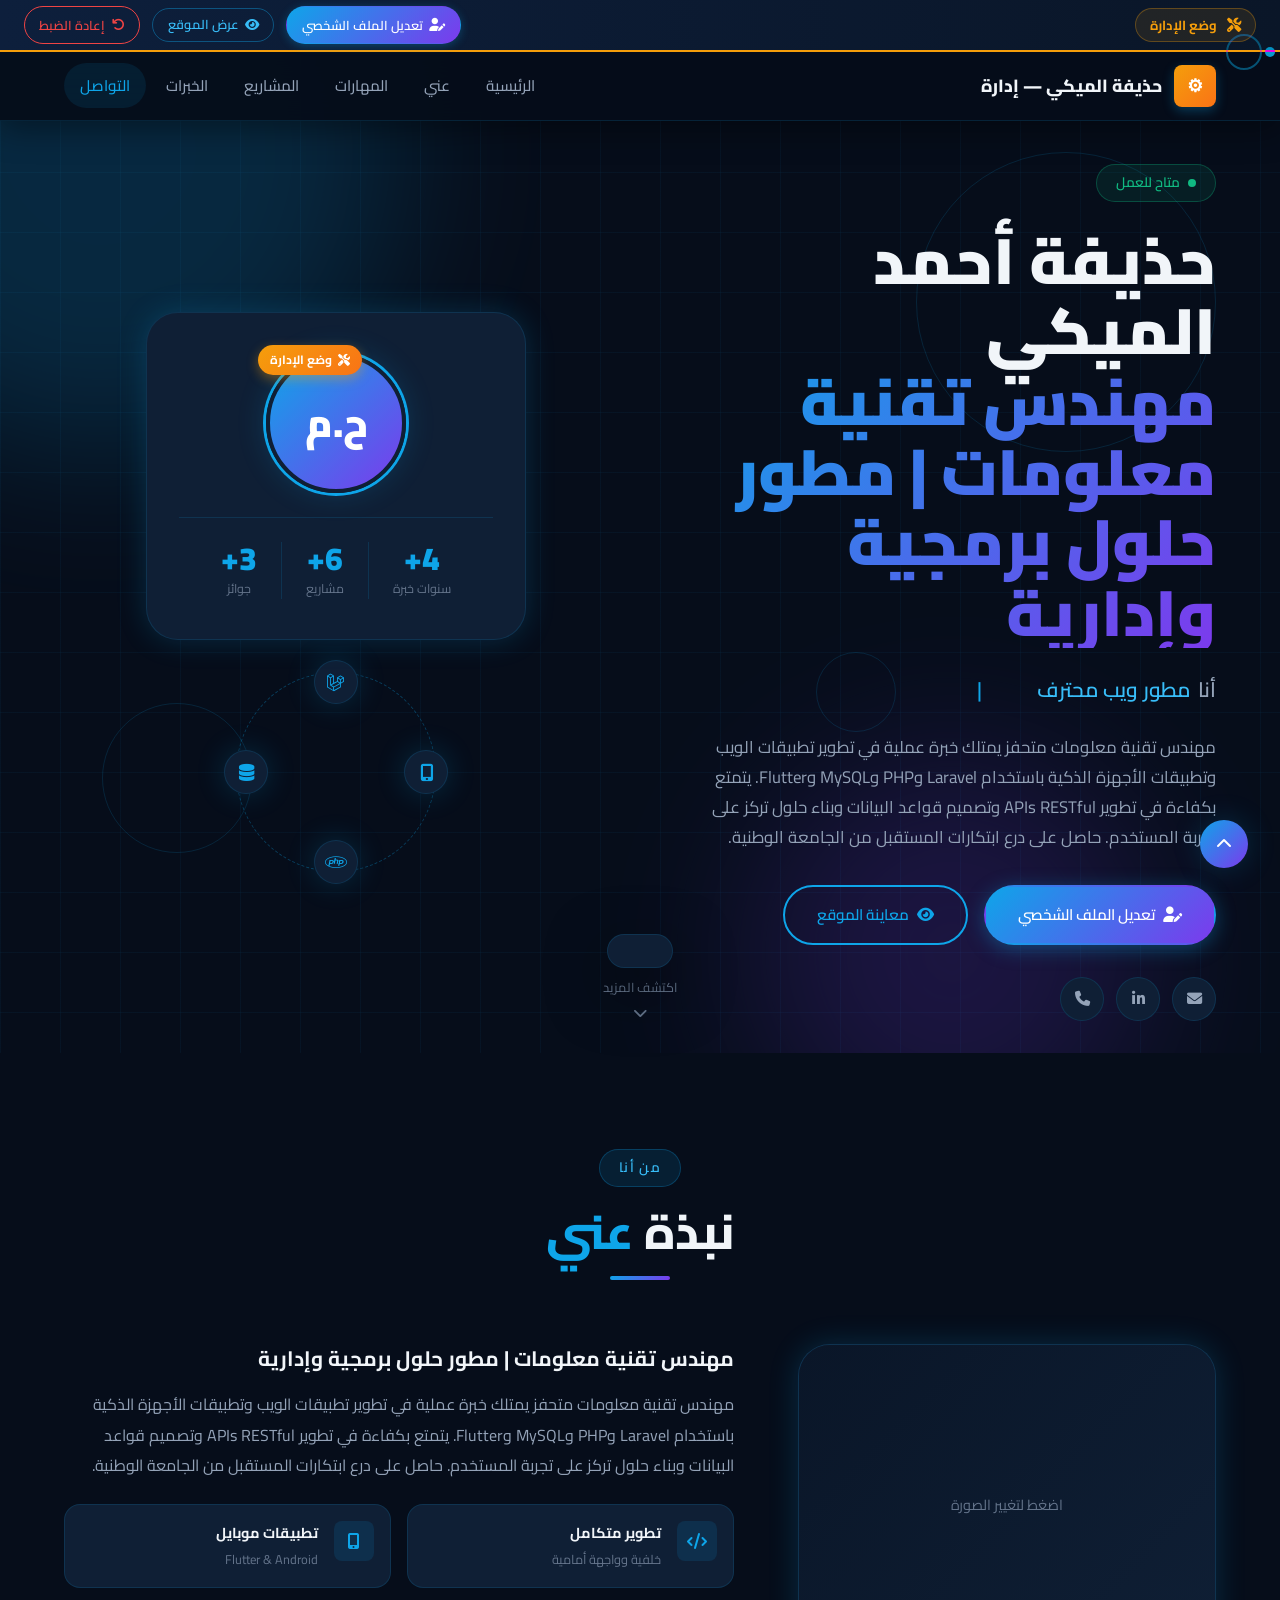
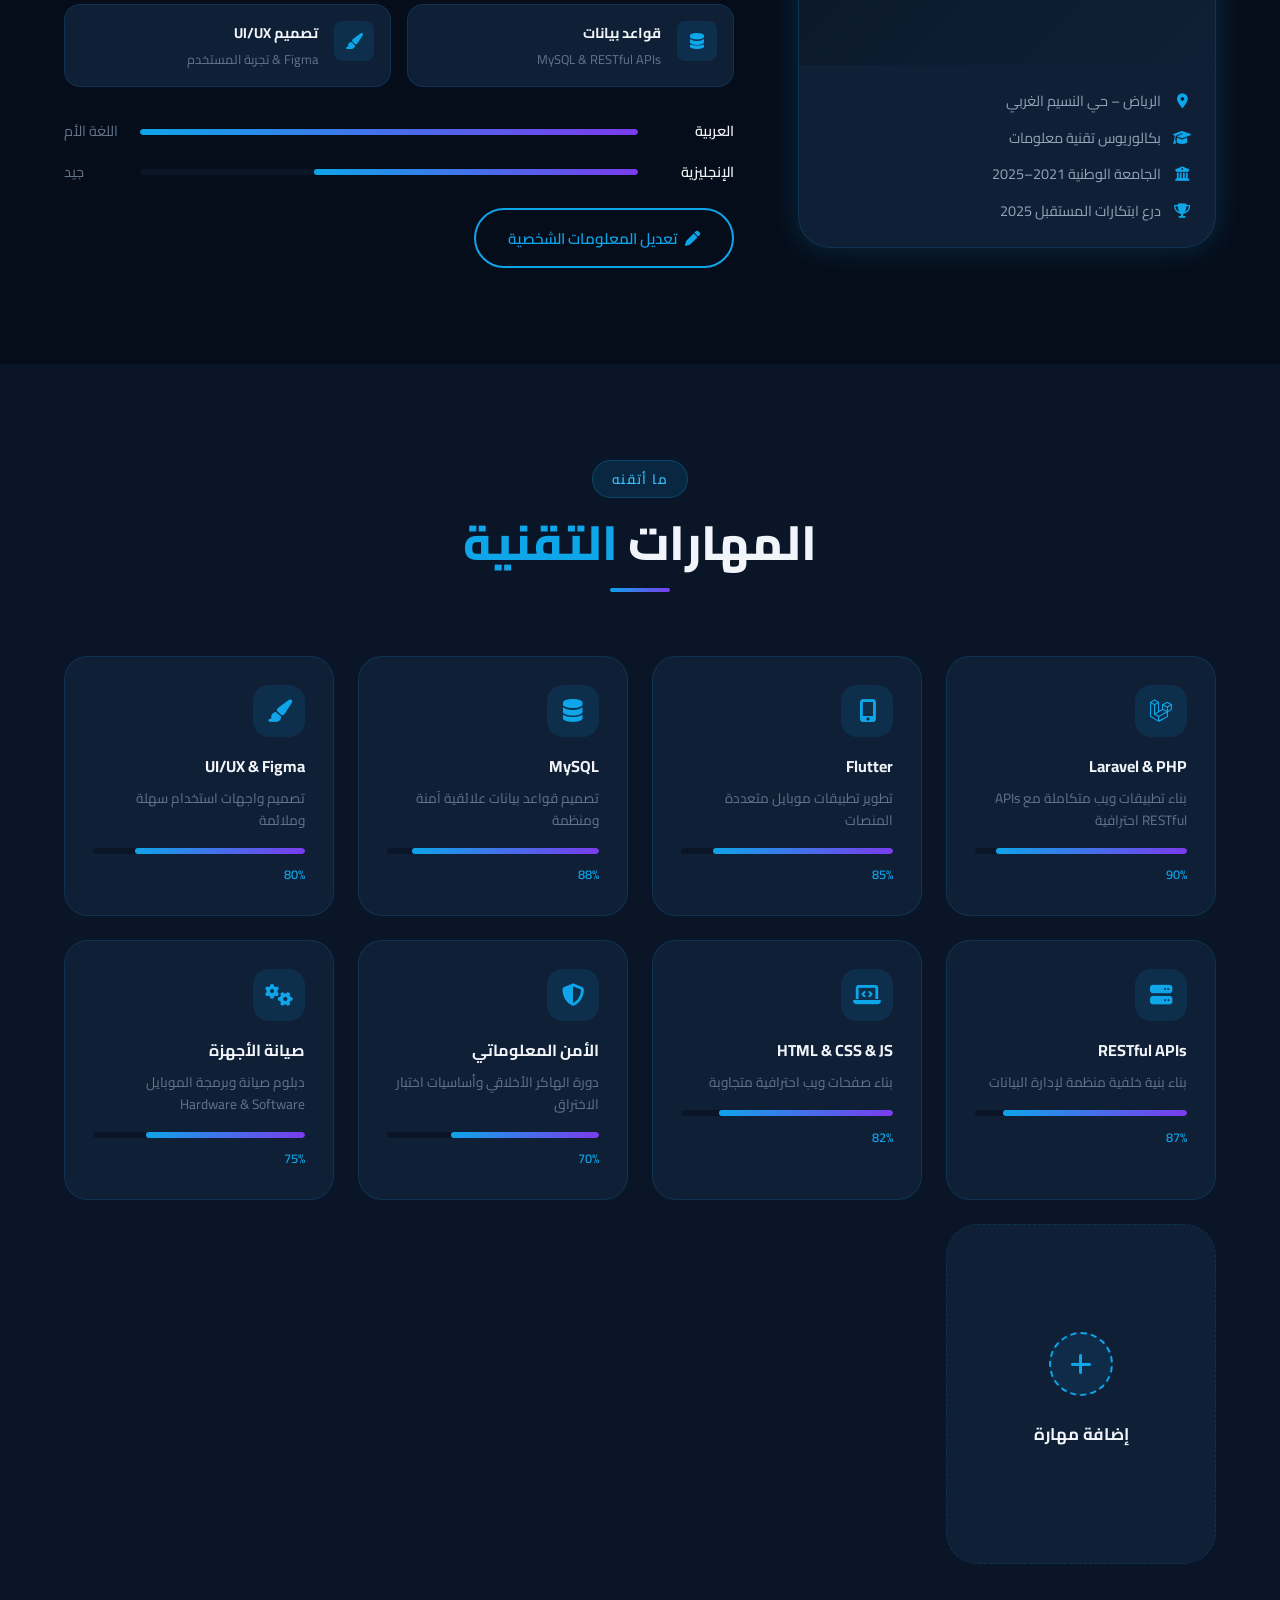
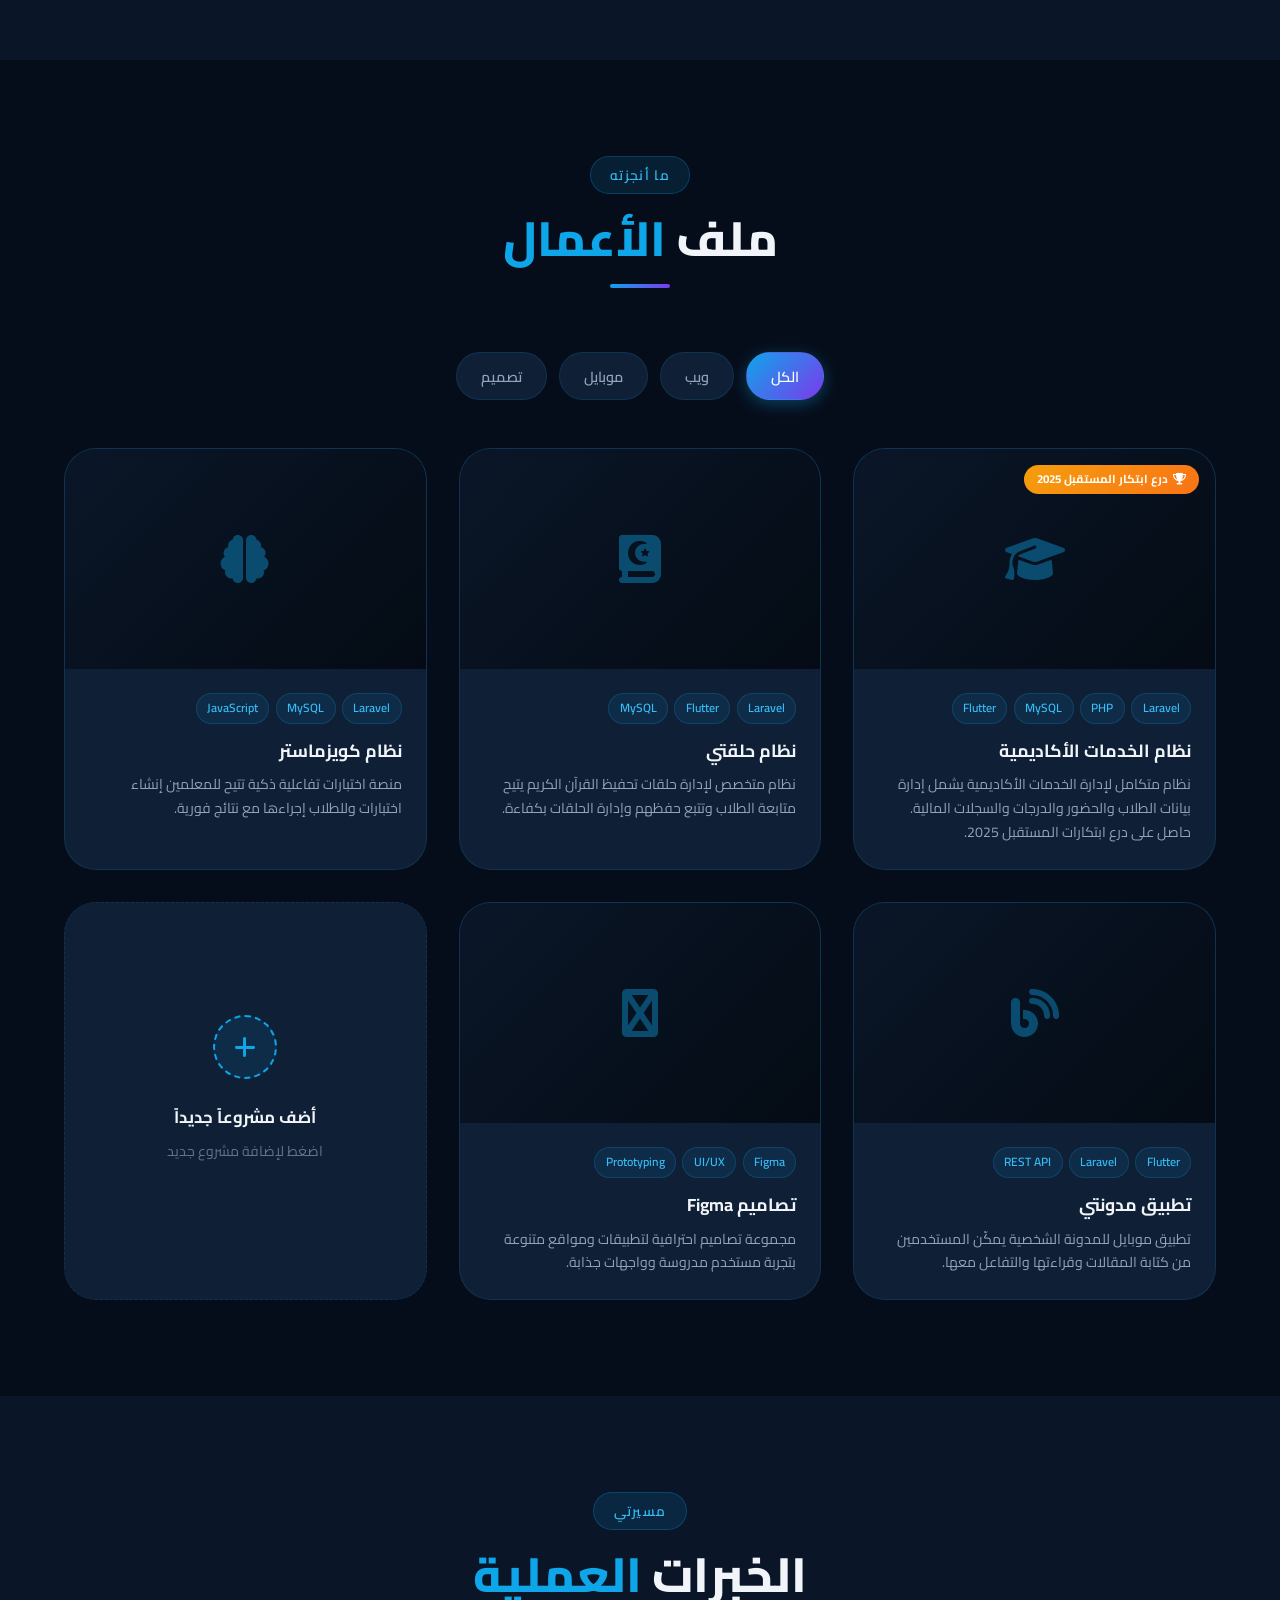
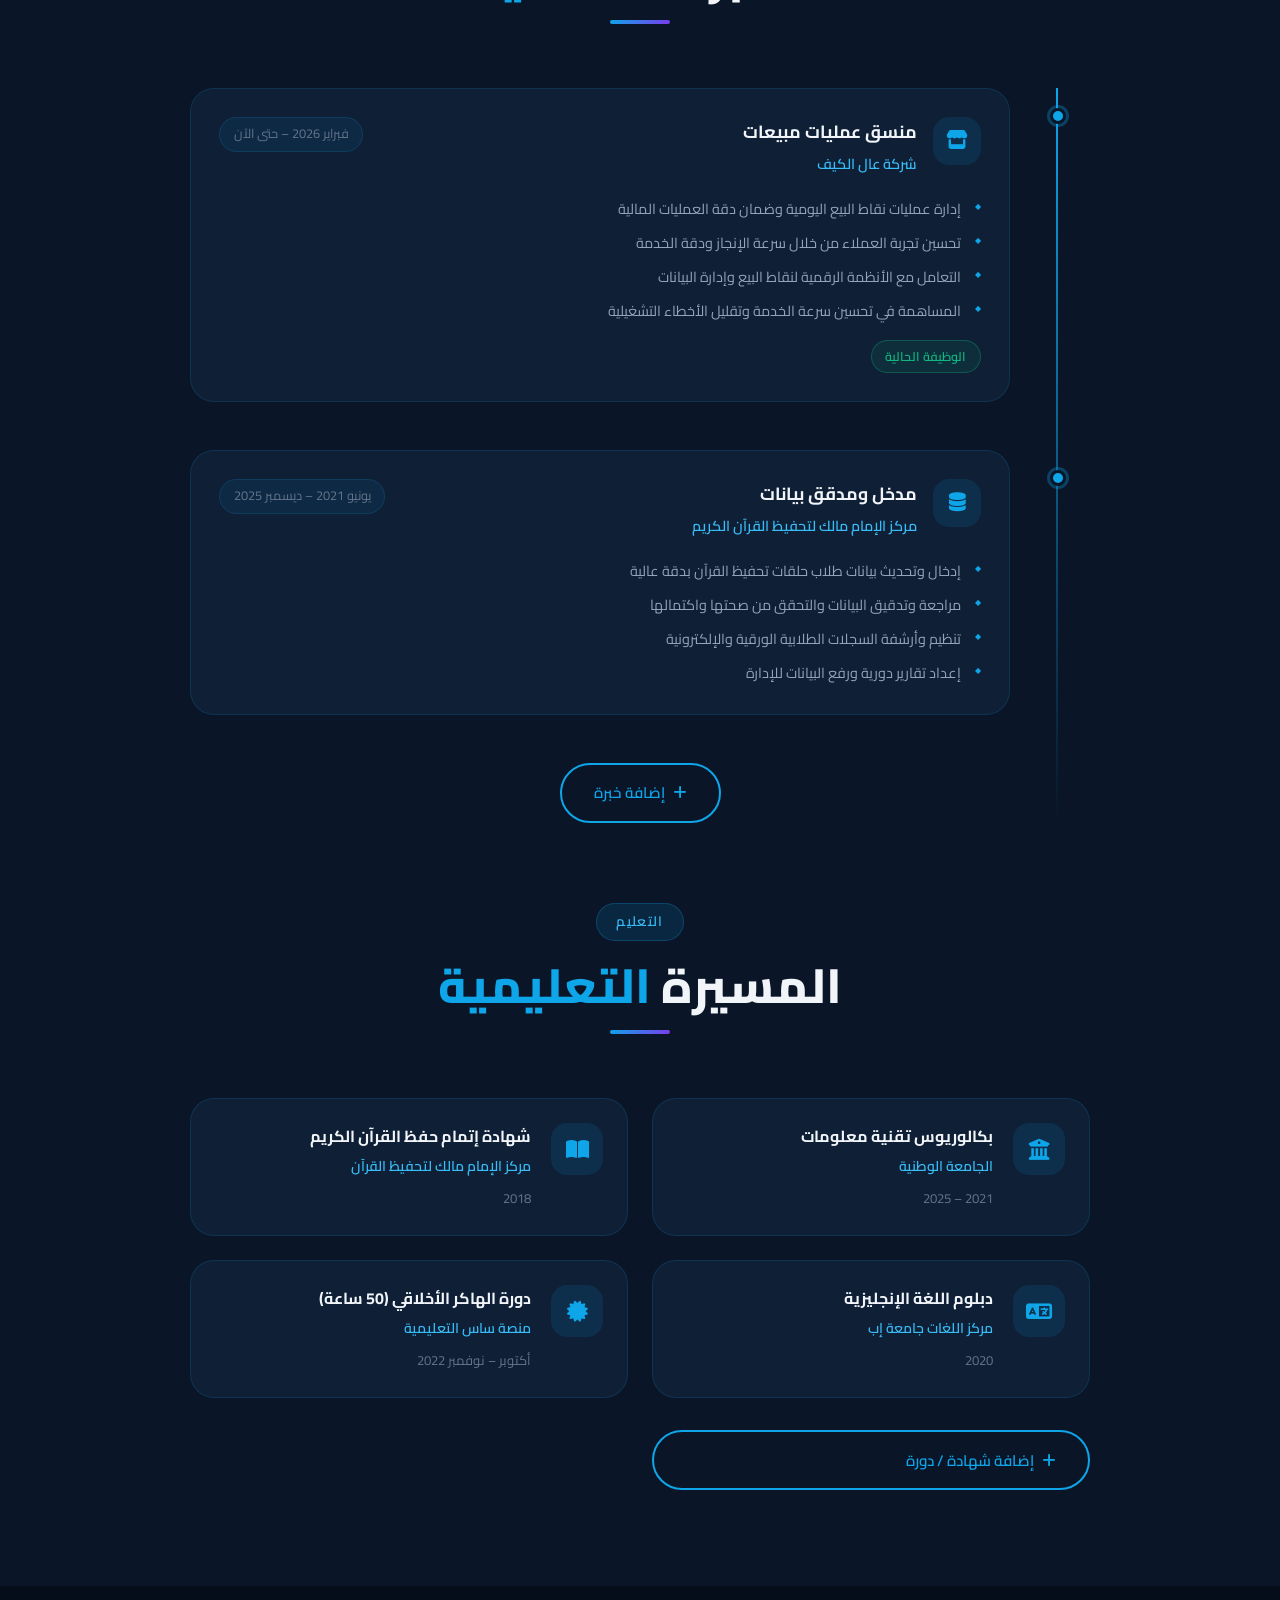
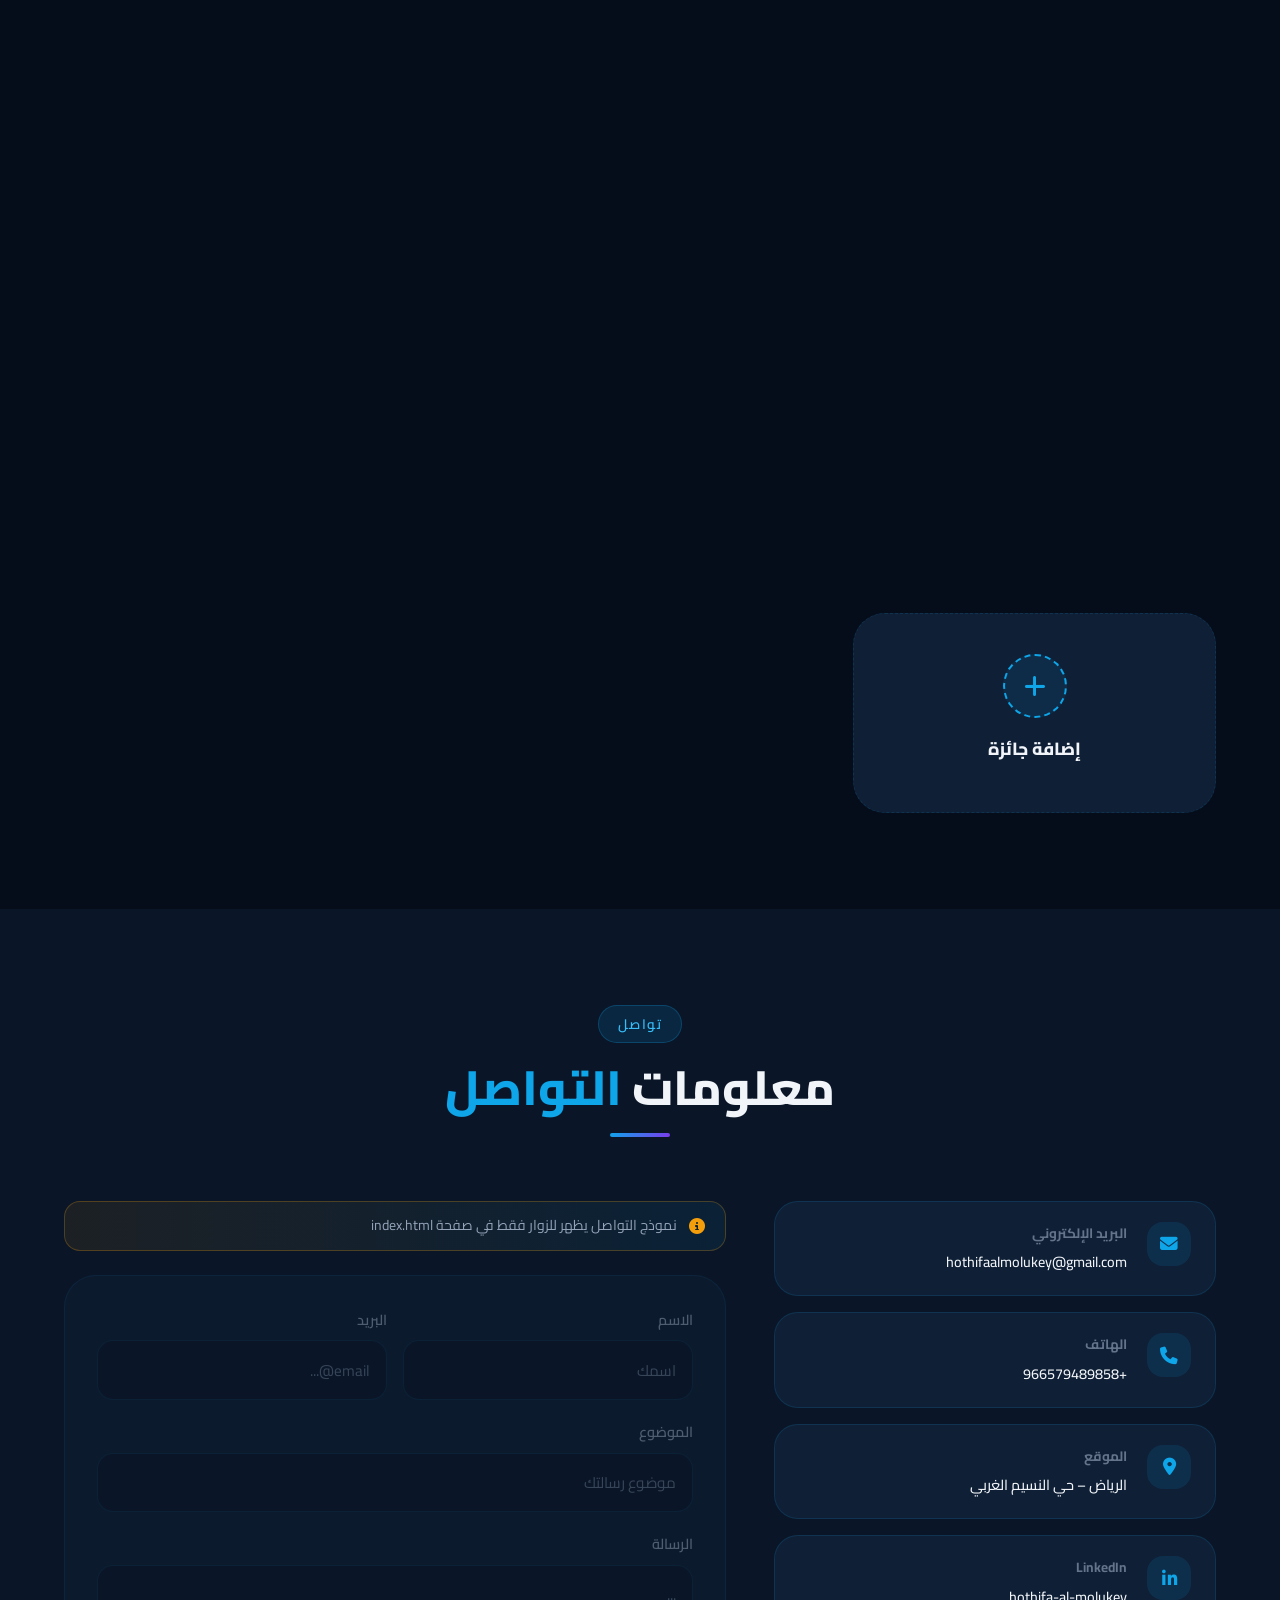
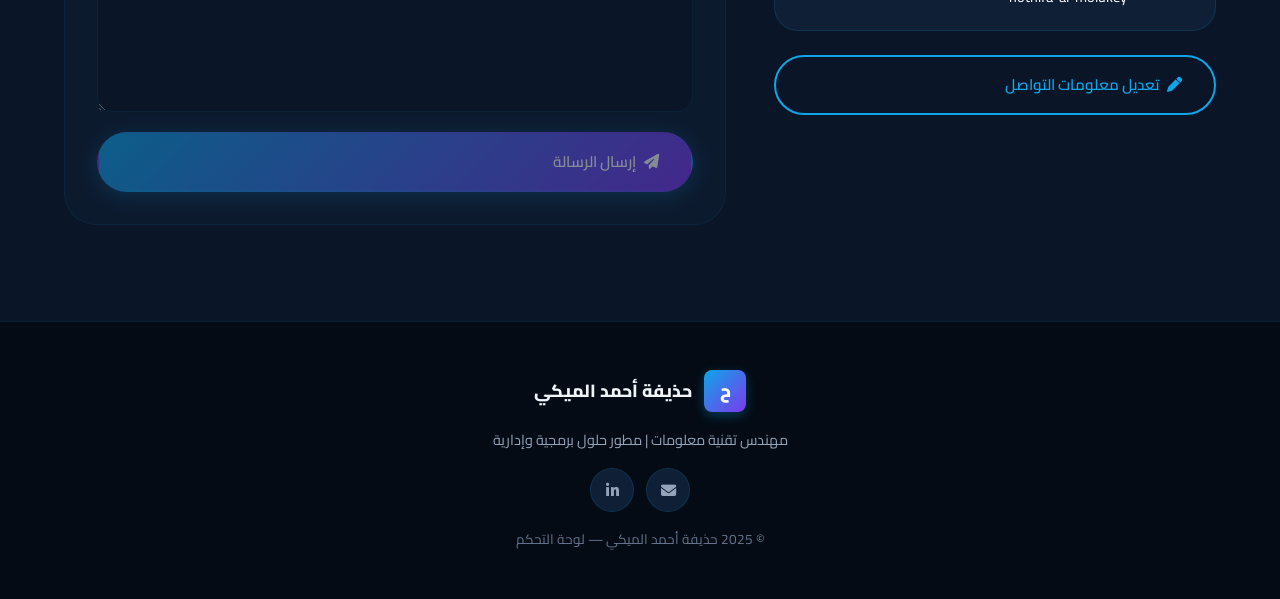
==== index_manager.html @ f8175a3d "Add files via upload" ====
<!DOCTYPE html>
<html lang="ar" dir="rtl">
<head>
  <meta charset="UTF-8" />
  <meta name="viewport" content="width=device-width, initial-scale=1.0" />
  <title>لوحة التحكم | حذيفة الميكي</title>
  <link rel="preconnect" href="https://fonts.googleapis.com">
  <link rel="preconnect" href="https://fonts.gstatic.com" crossorigin>
  <link href="https://fonts.googleapis.com/css2?family=Cairo:wght@300;400;500;600;700;900&family=Tajawal:wght@300;400;500;700;800&display=swap" rel="stylesheet">
  <link rel="stylesheet" href="https://cdnjs.cloudflare.com/ajax/libs/font-awesome/6.5.0/css/all.min.css" />
  <link rel="stylesheet" href="css/reset.css" />
  <link rel="stylesheet" href="css/variables.css" />
  <link rel="stylesheet" href="css/layout.css" />
  <link rel="stylesheet" href="css/components.css" />
  <link rel="stylesheet" href="css/animations.css" />
  <link rel="stylesheet" href="css/responsive.css" />
  <link rel="stylesheet" href="css/manager.css" />
</head>
<body class="manager-mode">

<div class="cursor" id="cursor"></div>
<div class="cursor-follower" id="cursorFollower"></div>

<div class="loader" id="loader">
  <div class="loader-inner">
    <div class="loader-logo" style="font-size:1.5rem;color:var(--accent)"><i class="fas fa-tools"></i></div>
    <div class="loader-bar"><div class="loader-progress"></div></div>
    <p class="loader-text">تحميل لوحة التحكم...</p>
  </div>
</div>

<!-- ===== MANAGER TOP BAR ===== -->
<div class="mgr-topbar">
  <div class="mgr-topbar-badge">
    <i class="fas fa-tools"></i>
    <span>وضع الإدارة</span>
  </div>
  <div class="mgr-topbar-actions">
    <button class="mgr-topbar-btn primary" onclick="openProfileForm()">
      <i class="fas fa-user-edit"></i><span>تعديل الملف الشخصي</span>
    </button>
    <a href="index.html" target="_blank" class="mgr-topbar-btn view-link">
      <i class="fas fa-eye"></i><span>عرض الموقع</span>
    </a>
    <button class="mgr-topbar-btn danger" onclick="resetAllData()">
      <i class="fas fa-undo"></i><span>إعادة الضبط</span>
    </button>
  </div>
</div>

<!-- NAVBAR -->
<nav class="navbar" id="navbar">
  <div class="nav-container">
    <a href="#home" class="nav-logo">
      <span class="logo-icon" style="background:var(--gradient-accent);">⚙</span>
      <span class="logo-text">حذيفة الميكي — إدارة</span>
    </a>
    <ul class="nav-links" id="navLinks">
      <li><a href="#home"       class="nav-link active" data-section="home">الرئيسية</a></li>
      <li><a href="#about"      class="nav-link" data-section="about">عني</a></li>
      <li><a href="#skills"     class="nav-link" data-section="skills">المهارات</a></li>
      <li><a href="#projects"   class="nav-link" data-section="projects">المشاريع</a></li>
      <li><a href="#experience" class="nav-link" data-section="experience">الخبرات</a></li>
      <li><a href="#contact"    class="nav-link" data-section="contact">التواصل</a></li>
    </ul>
    <button class="hamburger" id="hamburger" aria-label="القائمة"><span></span><span></span><span></span></button>
  </div>
</nav>

<!-- HERO -->
<section class="hero" id="home">
  <div class="hero-bg">
    <div class="hero-grid"></div>
    <div class="hero-glow glow-1"></div><div class="hero-glow glow-2"></div>
    <div class="floating-shapes"><div class="shape shape-1"></div><div class="shape shape-2"></div><div class="shape shape-3"></div></div>
  </div>
  <div class="hero-content container">
    <div class="hero-text">
      <div class="hero-badge reveal-up"><span class="badge-dot"></span> متاح للعمل</div>
      <h1 class="hero-title reveal-up delay-1">
        <span id="heroName">حذيفة أحمد الميكي</span><br/>
        <span class="title-accent" id="heroTitle">مهندس تقنية معلومات</span>
      </h1>
      <div class="hero-role reveal-up delay-2">
        <span class="role-prefix">أنا</span>
        <span class="role-text" id="typedText"></span>
        <span class="role-cursor">|</span>
      </div>
      <p class="hero-desc reveal-up delay-3" id="heroBio">...</p>
      <div class="hero-actions reveal-up delay-4">
        <button class="btn btn-primary" onclick="openProfileForm()"><i class="fas fa-user-edit"></i> تعديل الملف الشخصي</button>
        <a href="index.html" target="_blank" class="btn btn-outline"><i class="fas fa-eye"></i> معاينة الموقع</a>
      </div>
      <div class="hero-socials reveal-up delay-5">
        <a id="heroEmailLink" href="#" class="social-link"><i class="fas fa-envelope"></i></a>
        <a id="heroLinkedIn"  href="#" class="social-link" target="_blank"><i class="fab fa-linkedin-in"></i></a>
        <a id="heroPhoneLink" href="#" class="social-link"><i class="fas fa-phone"></i></a>
      </div>
    </div>
    <div class="hero-visual reveal-right delay-2">
      <div class="profile-card">
        <div class="profile-photo-wrapper">
          <div class="profile-photo" id="profilePhoto" style="cursor:pointer;" onclick="openProfileForm()" title="انقر لتغيير الصورة">
            <span class="profile-initials">ح.م</span>
          </div>
          <div class="profile-badge-award"><i class="fas fa-tools"></i><span>وضع الإدارة</span></div>
        </div>
        <div class="profile-card-info">
          <div class="stat-item"><span class="stat-num" data-count="exp">0</span><span class="stat-label">سنوات خبرة</span></div>
          <div class="stat-divider"></div>
          <div class="stat-item"><span class="stat-num" data-count="proj">0</span><span class="stat-label">مشاريع</span></div>
          <div class="stat-divider"></div>
          <div class="stat-item"><span class="stat-num" data-count="aw">0</span><span class="stat-label">جوائز</span></div>
        </div>
      </div>
      <div class="tech-orbit">
        <div class="orbit-ring">
          <div class="orbit-item" style="--i:0"><i class="fab fa-laravel"></i></div>
          <div class="orbit-item" style="--i:1"><i class="fas fa-mobile-alt"></i></div>
          <div class="orbit-item" style="--i:2"><i class="fab fa-php"></i></div>
          <div class="orbit-item" style="--i:3"><i class="fas fa-database"></i></div>
        </div>
      </div>
    </div>
  </div>
  <a href="#about" class="scroll-down"><span>اكتشف المزيد</span><i class="fas fa-chevron-down"></i></a>
</section>

<!-- ABOUT -->
<section class="about section" id="about">
  <div class="container">
    <div class="section-header reveal-up">
      <span class="section-tag">من أنا</span>
      <h2 class="section-title">نبذة <span class="accent">عني</span></h2>
      <div class="section-line"></div>
    </div>
    <div class="about-grid">
      <div class="about-image-col reveal-right">
        <div class="about-image-card">
          <div class="about-img-placeholder" id="aboutPhotoDisplay" style="cursor:pointer;" onclick="openProfileForm()" title="انقر لتغيير الصورة">
            <span>اضغط لتغيير الصورة</span>
          </div>
          <div class="about-card-info">
            <div class="info-row"><i class="fas fa-map-marker-alt"></i> <span id="aboutLocation">الرياض</span></div>
            <div class="info-row"><i class="fas fa-graduation-cap"></i> بكالوريوس تقنية معلومات</div>
            <div class="info-row"><i class="fas fa-university"></i> الجامعة الوطنية 2021–2025</div>
            <div class="info-row"><i class="fas fa-trophy"></i> درع ابتكارات المستقبل 2025</div>
          </div>
        </div>
      </div>
      <div class="about-text-col reveal-up">
        <h3 class="about-subtitle" id="aboutTitle">مهندس تقنية معلومات</h3>
        <p class="about-desc" id="aboutBio">...</p>
        <div class="about-highlights">
          <div class="highlight-item"><div class="highlight-icon"><i class="fas fa-code"></i></div><div><h4>تطوير متكامل</h4><p>خلفية وواجهة أمامية</p></div></div>
          <div class="highlight-item"><div class="highlight-icon"><i class="fas fa-mobile-alt"></i></div><div><h4>تطبيقات موبايل</h4><p>Flutter & Android</p></div></div>
          <div class="highlight-item"><div class="highlight-icon"><i class="fas fa-database"></i></div><div><h4>قواعد بيانات</h4><p>MySQL & RESTful APIs</p></div></div>
          <div class="highlight-item"><div class="highlight-icon"><i class="fas fa-paint-brush"></i></div><div><h4>تصميم UI/UX</h4><p>Figma & تجربة المستخدم</p></div></div>
        </div>
        <div class="about-languages">
          <div class="lang-item"><span>العربية</span><div class="lang-bar"><div class="lang-fill" style="width:100%"></div></div><span>اللغة الأم</span></div>
          <div class="lang-item"><span>الإنجليزية</span><div class="lang-bar"><div class="lang-fill" style="width:65%"></div></div><span>جيد</span></div>
        </div>
        <div style="margin-top:1.5rem;">
          <button class="btn btn-outline" onclick="openProfileForm()"><i class="fas fa-pen"></i> تعديل المعلومات الشخصية</button>
        </div>
      </div>
    </div>
  </div>
</section>

<!-- SKILLS -->
<section class="skills section section-dark" id="skills">
  <div class="container">
    <div class="section-header reveal-up">
      <span class="section-tag">ما أتقنه</span>
      <h2 class="section-title">المهارات <span class="accent">التقنية</span></h2>
      <div class="section-line"></div>
    </div>
    <div class="skills-grid" id="skillsGrid"><!-- يُبنى ديناميكياً --></div>
  </div>
</section>

<!-- PROJECTS -->
<section class="projects section" id="projects">
  <div class="container">
    <div class="section-header reveal-up">
      <span class="section-tag">ما أنجزته</span>
      <h2 class="section-title">ملف <span class="accent">الأعمال</span></h2>
      <div class="section-line"></div>
    </div>
    <div class="projects-filter reveal-up">
      <button class="filter-btn active" data-filter="all">الكل</button>
      <button class="filter-btn" data-filter="web">ويب</button>
      <button class="filter-btn" data-filter="mobile">موبايل</button>
      <button class="filter-btn" data-filter="design">تصميم</button>
    </div>
    <div class="projects-grid" id="projectsGrid"><!-- يُبنى ديناميكياً --></div>
  </div>
</section>

<!-- EXPERIENCE -->
<section class="experience section section-dark" id="experience">
  <div class="container">
    <div class="section-header reveal-up">
      <span class="section-tag">مسيرتي</span>
      <h2 class="section-title">الخبرات <span class="accent">العملية</span></h2>
      <div class="section-line"></div>
    </div>
    <div class="timeline" id="timelineEl"><!-- يُبنى ديناميكياً --></div>
    <div class="section-header reveal-up" style="margin-top:5rem">
      <span class="section-tag">التعليم</span>
      <h2 class="section-title">المسيرة <span class="accent">التعليمية</span></h2>
      <div class="section-line"></div>
    </div>
    <div class="education-grid" id="educationGrid"><!-- يُبنى ديناميكياً --></div>
  </div>
</section>

<!-- AWARDS -->
<section class="awards section" id="awards">
  <div class="container">
    <div class="section-header reveal-up">
      <span class="section-tag">الإنجازات</span>
      <h2 class="section-title">الجوائز <span class="accent">والتكريمات</span></h2>
      <div class="section-line"></div>
    </div>
    <div class="awards-grid" id="awardsGrid"><!-- يُبنى ديناميكياً --></div>
  </div>
</section>

<!-- CONTACT -->
<section class="contact section section-dark" id="contact">
  <div class="container">
    <div class="section-header reveal-up">
      <span class="section-tag">تواصل</span>
      <h2 class="section-title">معلومات <span class="accent">التواصل</span></h2>
      <div class="section-line"></div>
    </div>
    <div class="contact-grid">
      <div class="contact-info reveal-right">
        <div class="contact-card">
          <a id="contactEmailLink" href="#" class="contact-item">
            <div class="contact-item-icon"><i class="fas fa-envelope"></i></div>
            <div><h4>البريد الإلكتروني</h4><span id="contactEmail">—</span></div>
          </a>
          <a id="contactPhoneLink" href="#" class="contact-item">
            <div class="contact-item-icon"><i class="fas fa-phone"></i></div>
            <div><h4>الهاتف</h4><span id="contactPhone">—</span></div>
          </a>
          <div class="contact-item">
            <div class="contact-item-icon"><i class="fas fa-map-marker-alt"></i></div>
            <div><h4>الموقع</h4><span id="contactLocation">—</span></div>
          </div>
          <a id="contactLinkedIn" href="#" target="_blank" class="contact-item">
            <div class="contact-item-icon"><i class="fab fa-linkedin-in"></i></div>
            <div><h4>LinkedIn</h4><span>hothifa-al-molukey</span></div>
          </a>
        </div>
        <div style="margin-top:1.5rem;">
          <button class="btn btn-outline w-full" onclick="openProfileForm()"><i class="fas fa-pen"></i> تعديل معلومات التواصل</button>
        </div>
      </div>
      <div class="contact-form-wrapper reveal-up">
        <div class="mgr-notice-bar">
          <i class="fas fa-info-circle"></i>
          نموذج التواصل يظهر للزوار فقط في صفحة index.html
        </div>
        <div class="contact-form" style="opacity:.5;pointer-events:none;">
          <div class="form-row">
            <div class="form-group"><label>الاسم</label><input type="text" placeholder="اسمك" /></div>
            <div class="form-group"><label>البريد</label><input type="email" placeholder="email@..." /></div>
          </div>
          <div class="form-group"><label>الموضوع</label><input type="text" placeholder="موضوع رسالتك" /></div>
          <div class="form-group"><label>الرسالة</label><textarea rows="4" placeholder="..."></textarea></div>
          <button class="btn btn-primary w-full" disabled><i class="fas fa-paper-plane"></i> إرسال الرسالة</button>
        </div>
      </div>
    </div>
  </div>
</section>

<!-- FOOTER -->
<footer class="footer">
  <div class="container">
    <div class="footer-content">
      <div class="footer-brand"><span class="logo-icon">ح</span> <span id="footerName">حذيفة أحمد الميكي</span></div>
      <p class="footer-tagline" id="footerTitle">مهندس تقنية معلومات</p>
      <div class="footer-socials">
        <a id="heroEmailLink2" href="#" class="social-link"><i class="fas fa-envelope"></i></a>
        <a id="footerLinkedIn" href="#" target="_blank" class="social-link"><i class="fab fa-linkedin-in"></i></a>
      </div>
      <p class="footer-copy">© 2025 حذيفة أحمد الميكي — لوحة التحكم</p>
    </div>
  </div>
</footer>

<!-- ============================================================
     المودالات
============================================================ -->

<!-- عرض تفاصيل المشروع مع معرض صور -->
<div class="modal-overlay" id="viewModal">
  <div class="modal-box">
    <button class="modal-close" onclick="closeViewModal()"><i class="fas fa-times"></i></button>
    <div id="viewModalContent"></div>
  </div>
</div>

<!-- فورم إضافة / تعديل مشروع -->
<div class="modal-overlay mgr-form-modal" id="projectFormModal">
  <div class="modal-box">
    <button class="modal-close" onclick="closeProjectForm()"><i class="fas fa-times"></i></button>
    <h2 class="mgr-form-title" id="projFormTitle"><i class="fas fa-folder-plus"></i> إضافة مشروع</h2>
    <form onsubmit="saveProjectForm(event)">
      <div class="mgr-form-grid">
        <div class="form-group full"><label>اسم المشروع *</label><input id="pfName" type="text" placeholder="اسم المشروع" required /></div>
        <div class="form-group full"><label>وصف المشروع *</label><textarea id="pfDesc" rows="3" placeholder="وصف مختصر..."></textarea></div>
        <div class="form-group"><label>التقنيات (مفصولة بفاصلة)</label><input id="pfTags" type="text" placeholder="Laravel, Flutter, MySQL" /></div>
        <div class="form-group"><label>التصنيف</label>
          <select id="pfCat">
            <option value="web">ويب</option>
            <option value="mobile">موبايل</option>
            <option value="design">تصميم</option>
            <option value="web mobile">ويب وموبايل</option>
          </select>
        </div>
        <div class="form-group"><label>السنة</label><input id="pfYear" type="text" placeholder="2025" /></div>
        <div class="form-group"><label>الجائزة (اختياري)</label><input id="pfAward" type="text" placeholder="درع ابتكار المستقبل..." /></div>
        <div class="form-group full"><label>رابط المشروع (اختياري)</label><input id="pfUrl" type="url" placeholder="https://..." /></div>
        <div class="form-group full">
          <label>أبرز المميزات (كل ميزة في سطر)</label>
          <textarea id="pfHighlights" rows="4" placeholder="ميزة أولى&#10;ميزة ثانية&#10;ميزة ثالثة"></textarea>
        </div>

        <!-- الصورة الرئيسية -->
        <div class="form-group full">
          <div class="gallery-section-label"><i class="fas fa-image"></i> الصورة الرئيسية للمشروع</div>
          <div id="pfMainImgPreview"></div>
        </div>

        <!-- معرض الصور -->
        <div class="form-group full">
          <div class="gallery-section-label"><i class="fas fa-images"></i> معرض صور إضافية (Gallery)</div>
          <div id="pfGalleryPreview"></div>
          <p class="icon-hint" style="margin-top:.4rem;">يمكنك إضافة عدة صور. تظهر للزوار عند عرض تفاصيل المشروع بشكل معرض تفاعلي.</p>
        </div>
      </div>
      <div style="display:flex;gap:1rem;margin-top:1.5rem;">
        <button type="submit" class="btn btn-primary" style="flex:1"><i class="fas fa-save"></i> حفظ المشروع</button>
        <button type="button" class="btn btn-outline" onclick="closeProjectForm()">إلغاء</button>
      </div>
    </form>
  </div>
</div>

<!-- فورم إضافة / تعديل مهارة -->
<div class="modal-overlay mgr-form-modal" id="skillFormModal">
  <div class="modal-box" style="max-width:500px">
    <button class="modal-close" onclick="closeSkillForm()"><i class="fas fa-times"></i></button>
    <h2 class="mgr-form-title" id="sfTitle"><i class="fas fa-code"></i> إضافة مهارة</h2>
    <form onsubmit="saveSkillForm(event)">
      <div class="form-group"><label>اسم المهارة *</label><input id="sfName" type="text" placeholder="Laravel & PHP" required /></div>
      <div class="form-group"><label>الوصف</label><input id="sfDesc" type="text" placeholder="وصف مختصر للمهارة" /></div>
      <div class="form-group">
        <label>أيقونة Font Awesome</label>
        <input id="sfIcon" type="text" placeholder="fab fa-laravel" oninput="updateIconPreview('sfIcon','sfIconPrev')" />
        <div class="icon-hint">مثال: <code>fab fa-laravel</code> أو <code>fas fa-database</code></div>
        <div class="icon-preview" id="sfIconPrev"><i class="fas fa-code"></i> معاينة الأيقونة</div>
      </div>
      <div class="form-group">
        <label>نسبة الإتقان</label>
        <div class="range-row">
          <input id="sfPct" type="range" min="10" max="100" step="5" value="80" oninput="document.getElementById('sfPctVal').textContent=this.value+'%'" />
          <span class="range-val" id="sfPctVal">80%</span>
        </div>
      </div>
      <div style="display:flex;gap:1rem;margin-top:1.5rem;">
        <button type="submit" class="btn btn-primary" style="flex:1"><i class="fas fa-save"></i> حفظ</button>
        <button type="button" class="btn btn-outline" onclick="closeSkillForm()">إلغاء</button>
      </div>
    </form>
  </div>
</div>

<!-- فورم إضافة / تعديل جائزة -->
<div class="modal-overlay mgr-form-modal" id="awardFormModal">
  <div class="modal-box" style="max-width:500px">
    <button class="modal-close" onclick="closeAwardForm()"><i class="fas fa-times"></i></button>
    <h2 class="mgr-form-title" id="afTitle"><i class="fas fa-trophy"></i> إضافة جائزة</h2>
    <form onsubmit="saveAwardForm(event)">
      <div class="form-group"><label>اسم الجائزة *</label><input id="afName" type="text" placeholder="درع التميز..." required /></div>
      <div class="form-group"><label>الجهة المانحة</label><input id="afOrg" type="text" placeholder="الجامعة الوطنية" /></div>
      <div class="form-group"><label>التاريخ</label><input id="afDate" type="text" placeholder="نوفمبر 2025" /></div>
      <div class="form-group"><label>الوصف</label><textarea id="afDesc" rows="3" placeholder="وصف الجائزة..."></textarea></div>
      <div class="form-group">
        <label>أيقونة Font Awesome</label>
        <input id="afIcon" type="text" placeholder="fa-trophy" oninput="updateIconPreview('afIcon','afIconPrev')" />
        <div class="icon-preview" id="afIconPrev"><i class="fas fa-trophy"></i> معاينة</div>
      </div>
      <div style="display:flex;gap:1rem;margin-top:1.5rem;">
        <button type="submit" class="btn btn-primary" style="flex:1"><i class="fas fa-save"></i> حفظ</button>
        <button type="button" class="btn btn-outline" onclick="closeAwardForm()">إلغاء</button>
      </div>
    </form>
  </div>
</div>

<!-- فورم إضافة / تعديل خبرة -->
<div class="modal-overlay mgr-form-modal" id="expFormModal">
  <div class="modal-box" style="max-width:560px">
    <button class="modal-close" onclick="closeExpForm()"><i class="fas fa-times"></i></button>
    <h2 class="mgr-form-title" id="efTitle"><i class="fas fa-briefcase"></i> إضافة خبرة</h2>
    <form onsubmit="saveExpForm(event)">
      <div class="mgr-form-grid">
        <div class="form-group"><label>المسمى الوظيفي *</label><input id="efRole" type="text" required /></div>
        <div class="form-group"><label>الشركة / الجهة</label><input id="efCompany" type="text" /></div>
        <div class="form-group"><label>الفترة الزمنية</label><input id="efPeriod" type="text" placeholder="يناير 2024 – حتى الآن" /></div>
        <div class="form-group" style="display:flex;align-items:center;gap:.75rem;padding-top:1.5rem;">
          <input id="efCurrent" type="checkbox" style="width:18px;height:18px;cursor:pointer;" />
          <label style="cursor:pointer;">الوظيفة الحالية</label>
        </div>
        <div class="form-group">
          <label>أيقونة Font Awesome</label>
          <input id="efIcon" type="text" placeholder="fa-briefcase" oninput="updateIconPreview('efIcon','efIconPrev')" />
          <div class="icon-preview" id="efIconPrev"><i class="fas fa-briefcase"></i> معاينة</div>
        </div>
        <div class="form-group full">
          <label>المهام والإنجازات (كل مهمة في سطر)</label>
          <textarea id="efDuties" rows="5" placeholder="مهمة أولى&#10;مهمة ثانية"></textarea>
        </div>
      </div>
      <div style="display:flex;gap:1rem;margin-top:1.5rem;">
        <button type="submit" class="btn btn-primary" style="flex:1"><i class="fas fa-save"></i> حفظ</button>
        <button type="button" class="btn btn-outline" onclick="closeExpForm()">إلغاء</button>
      </div>
    </form>
  </div>
</div>

<!-- فورم إضافة / تعديل شهادة -->
<div class="modal-overlay mgr-form-modal" id="eduFormModal">
  <div class="modal-box" style="max-width:500px">
    <button class="modal-close" onclick="closeEduForm()"><i class="fas fa-times"></i></button>
    <h2 class="mgr-form-title" id="edTitle"><i class="fas fa-graduation-cap"></i> إضافة شهادة</h2>
    <form onsubmit="saveEduForm(event)">
      <div class="form-group"><label>اسم الشهادة / الدورة *</label><input id="edDegree" type="text" required /></div>
      <div class="form-group"><label>الجهة / المؤسسة</label><input id="edInst" type="text" /></div>
      <div class="form-group"><label>التاريخ</label><input id="edDate" type="text" placeholder="2021 – 2025" /></div>
      <div class="form-group">
        <label>أيقونة Font Awesome</label>
        <input id="edIcon" type="text" placeholder="fa-graduation-cap" oninput="updateIconPreview('edIcon','edIconPrev')" />
        <div class="icon-preview" id="edIconPrev"><i class="fas fa-graduation-cap"></i> معاينة</div>
      </div>
      <div style="display:flex;gap:1rem;margin-top:1.5rem;">
        <button type="submit" class="btn btn-primary" style="flex:1"><i class="fas fa-save"></i> حفظ</button>
        <button type="button" class="btn btn-outline" onclick="closeEduForm()">إلغاء</button>
      </div>
    </form>
  </div>
</div>

<!-- فورم تعديل الملف الشخصي -->
<div class="modal-overlay mgr-form-modal" id="profileFormModal">
  <div class="modal-box" style="max-width:720px">
    <button class="modal-close" onclick="closeProfileForm()"><i class="fas fa-times"></i></button>
    <h2 class="mgr-form-title"><i class="fas fa-user-edit"></i> تعديل الملف الشخصي</h2>
    <form onsubmit="saveProfileForm(event)">
      <div class="mgr-form-grid">
        <div class="form-group"><label>الاسم الكامل</label><input id="prfName" type="text" /></div>
        <div class="form-group"><label>المسمى المهني</label><input id="prfTitle" type="text" /></div>
        <div class="form-group full"><label>النبذة الشخصية</label><textarea id="prfBio" rows="4"></textarea></div>
        <div class="form-group"><label>الموقع الجغرافي</label><input id="prfLocation" type="text" /></div>
        <div class="form-group"><label>البريد الإلكتروني</label><input id="prfEmail" type="email" /></div>
        <div class="form-group"><label>الهاتف</label><input id="prfPhone" type="tel" /></div>
        <div class="form-group"><label>معرّف LinkedIn</label><input id="prfLinkedin" type="text" /></div>
        <div class="form-group full">
          <label>الأدوار المهنية (كل دور في سطر — تظهر في التأثير المتحرك)</label>
          <textarea id="prfRoles" rows="4" placeholder="مطور ويب محترف&#10;مطور Flutter&#10;مصمم UI/UX"></textarea>
        </div>
        <div class="form-group"><label>سنوات الخبرة</label><input id="prfExpStat" type="number" min="0" /></div>
        <div class="form-group"><label>عدد المشاريع</label><input id="prfProjStat" type="number" min="0" /></div>
        <div class="form-group"><label>عدد الجوائز</label><input id="prfAwStat" type="number" min="0" /></div>
        <div class="form-group">
          <label>الصورة الشخصية (Hero)</label>
          <input id="prfPhotoInput" type="file" accept="image/*" />
        </div>
        <div class="form-group">
          <label>صورة قسم "عني"</label>
          <input id="prfAboutPhotoInput" type="file" accept="image/*" />
        </div>
      </div>
      <div style="display:flex;gap:1rem;margin-top:1.5rem;">
        <button type="submit" class="btn btn-primary" style="flex:1"><i class="fas fa-save"></i> حفظ التغييرات</button>
        <button type="button" class="btn btn-outline" onclick="closeProfileForm()">إلغاء</button>
      </div>
    </form>
  </div>
</div>

<div class="toast" id="toast"></div>

<script src="js/utils.js"></script>
<script src="js/storage.js"></script>
<script src="js/animations.js"></script>
<script src="js/manager.js"></script>
<script>
/* مساعد معاينة الأيقونة */
function updateIconPreview(inputId, previewId) {
  const val = document.getElementById(inputId).value.trim();
  const prev = document.getElementById(previewId);
  if (!prev) return;
  // التأكد أن القيمة تحتوي على "fa" فقط
  const cls = val.startsWith('fa') ? val : 'fas fa-' + val.replace('fa-','');
  prev.innerHTML = `<i class="${cls}"></i> ${val || 'معاينة'}`;
}
</script>
</body>
</html>
---- css/variables.css ----
/* ===== DESIGN TOKENS ===== */
:root {
  /* Colors */
  --primary:        #0ea5e9;
  --primary-dark:   #0284c7;
  --primary-light:  #38bdf8;
  --accent:         #f59e0b;
  --accent-dark:    #d97706;
  --success:        #10b981;
  --danger:         #ef4444;

  /* Backgrounds */
  --bg-primary:     #060d1a;
  --bg-secondary:   #0a1628;
  --bg-card:        #0f1f35;
  --bg-card-hover:  #142540;
  --bg-dark:        #040b14;

  /* Text */
  --text-primary:   #f1f5f9;
  --text-secondary: #94a3b8;
  --text-muted:     #64748b;

  /* Borders */
  --border:         rgba(14,165,233,0.15);
  --border-hover:   rgba(14,165,233,0.4);

  /* Shadows */
  --shadow-sm:      0 2px 8px rgba(0,0,0,0.3);
  --shadow-md:      0 8px 32px rgba(0,0,0,0.4);
  --shadow-lg:      0 20px 60px rgba(0,0,0,0.5);
  --shadow-glow:    0 0 30px rgba(14,165,233,0.2);
  --shadow-glow-lg: 0 0 60px rgba(14,165,233,0.15);

  /* Spacing */
  --section-py:     6rem;
  --container-max:  1200px;

  /* Radius */
  --radius-sm:      8px;
  --radius-md:      16px;
  --radius-lg:      24px;
  --radius-xl:      32px;
  --radius-full:    9999px;

  /* Transitions */
  --transition:     0.3s ease;
  --transition-slow: 0.6s cubic-bezier(0.16, 1, 0.3, 1);

  /* Gradients */
  --gradient-primary: linear-gradient(135deg, var(--primary) 0%, #7c3aed 100%);
  --gradient-accent:  linear-gradient(135deg, var(--accent) 0%, #f97316 100%);
  --gradient-card:    linear-gradient(135deg, var(--bg-card) 0%, var(--bg-secondary) 100%);
}
---- css/layout.css ----
/* ===== LAYOUT ===== */
.container {
  max-width: var(--container-max);
  margin: 0 auto;
  padding: 0 1.5rem;
}

.section {
  padding: var(--section-py) 0;
  position: relative;
}

.section-dark {
  background: var(--bg-secondary);
}

/* Section Headers */
.section-header {
  text-align: center;
  margin-bottom: 4rem;
}

.section-tag {
  display: inline-block;
  background: rgba(14,165,233,0.12);
  color: var(--primary-light);
  font-size: 0.85rem;
  font-weight: 600;
  letter-spacing: 0.1em;
  padding: 0.4rem 1.2rem;
  border-radius: var(--radius-full);
  border: 1px solid rgba(14,165,233,0.25);
  margin-bottom: 1rem;
  text-transform: uppercase;
}

.section-title {
  font-size: clamp(2rem, 4vw, 3rem);
  font-weight: 800;
  color: var(--text-primary);
  line-height: 1.2;
  margin-bottom: 1rem;
}

.section-title .accent {
  color: var(--primary);
}

.section-line {
  width: 60px;
  height: 4px;
  background: var(--gradient-primary);
  border-radius: var(--radius-full);
  margin: 0 auto;
}

.section-desc {
  color: var(--text-secondary);
  font-size: 1.05rem;
  margin-top: 1rem;
}

/* Navbar */
.navbar {
  position: fixed;
  top: 0;
  right: 0;
  left: 0;
  z-index: 1000;
  padding: 1.2rem 0;
  transition: var(--transition);
}

.navbar.scrolled {
  background: rgba(6,13,26,0.95);
  backdrop-filter: blur(20px);
  border-bottom: 1px solid var(--border);
  padding: 0.8rem 0;
  box-shadow: var(--shadow-md);
}

.nav-container {
  max-width: var(--container-max);
  margin: 0 auto;
  padding: 0 1.5rem;
  display: flex;
  align-items: center;
  justify-content: space-between;
  gap: 2rem;
}

.nav-logo {
  display: flex;
  align-items: center;
  gap: 0.75rem;
  font-weight: 800;
  font-size: 1.1rem;
  color: var(--text-primary);
  transition: var(--transition);
}

.nav-logo:hover { color: var(--primary); }

.logo-icon {
  width: 42px;
  height: 42px;
  background: var(--gradient-primary);
  border-radius: var(--radius-sm);
  display: flex;
  align-items: center;
  justify-content: center;
  font-size: 1.1rem;
  font-weight: 900;
  color: white;
  box-shadow: 0 4px 12px rgba(14,165,233,0.3);
}

.nav-links {
  display: flex;
  align-items: center;
  gap: 0.25rem;
}

.nav-link {
  padding: 0.5rem 1rem;
  border-radius: var(--radius-full);
  font-weight: 500;
  font-size: 0.95rem;
  color: var(--text-secondary);
  transition: var(--transition);
  position: relative;
}

.nav-link:hover,
.nav-link.active {
  color: var(--primary);
  background: rgba(14,165,233,0.1);
}

.hamburger {
  display: none;
  flex-direction: column;
  gap: 5px;
  padding: 0.5rem;
  border-radius: var(--radius-sm);
  background: var(--bg-card);
  border: 1px solid var(--border);
}

.hamburger span {
  display: block;
  width: 22px;
  height: 2px;
  background: var(--text-primary);
  border-radius: 2px;
  transition: var(--transition);
}

.hamburger.open span:nth-child(1) { transform: rotate(45deg) translate(5px, 5px); }
.hamburger.open span:nth-child(2) { opacity: 0; }
.hamburger.open span:nth-child(3) { transform: rotate(-45deg) translate(5px, -5px); }

/* Hero */
.hero {
  min-height: 100vh;
  display: flex;
  align-items: center;
  position: relative;
  overflow: hidden;
  padding-top: 80px;
}

.hero-bg {
  position: absolute;
  inset: 0;
  z-index: 0;
  background: var(--bg-primary);
}

.hero-grid {
  position: absolute;
  inset: 0;
  background-image:
    linear-gradient(rgba(14,165,233,0.05) 1px, transparent 1px),
    linear-gradient(90deg, rgba(14,165,233,0.05) 1px, transparent 1px);
  background-size: 60px 60px;
}

.hero-glow {
  position: absolute;
  border-radius: 50%;
  filter: blur(80px);
  opacity: 0.18;
}

.hero-glow.glow-1 {
  width: 600px;
  height: 600px;
  background: var(--primary);
  top: -200px;
  left: -200px;
}

.hero-glow.glow-2 {
  width: 400px;
  height: 400px;
  background: #7c3aed;
  bottom: -100px;
  right: 10%;
}

.hero-content {
  position: relative;
  z-index: 1;
  display: grid;
  grid-template-columns: 1fr 1fr;
  gap: 4rem;
  align-items: center;
  padding-top: 2rem;
  padding-bottom: 2rem;
}

/* About Grid */
.about-grid {
  display: grid;
  grid-template-columns: 1fr 1.6fr;
  gap: 4rem;
  align-items: start;
}

/* Skills Grid */
.skills-grid {
  display: grid;
  grid-template-columns: repeat(4, 1fr);
  gap: 1.5rem;
}

/* Projects Grid */
.projects-grid {
  display: grid;
  grid-template-columns: repeat(3, 1fr);
  gap: 2rem;
}

/* Timeline */
.timeline {
  position: relative;
  max-width: 900px;
  margin: 0 auto;
}

.timeline::before {
  content: '';
  position: absolute;
  right: 32px;
  top: 0;
  bottom: 0;
  width: 2px;
  background: linear-gradient(to bottom, var(--primary), transparent);
}

.timeline-item {
  position: relative;
  padding-right: 80px;
  margin-bottom: 3rem;
}

.timeline-dot {
  position: absolute;
  right: 24px;
  top: 20px;
  width: 16px;
  height: 16px;
  border-radius: 50%;
  background: var(--primary);
  border: 3px solid var(--bg-secondary);
  box-shadow: 0 0 0 3px rgba(14,165,233,0.3);
  z-index: 1;
}

/* Education Grid */
.education-grid {
  display: grid;
  grid-template-columns: repeat(2, 1fr);
  gap: 1.5rem;
  max-width: 900px;
  margin: 0 auto;
}

/* Awards Grid */
.awards-grid {
  display: grid;
  grid-template-columns: repeat(3, 1fr);
  gap: 2rem;
}

/* Contact Grid */
.contact-grid {
  display: grid;
  grid-template-columns: 1fr 1.5fr;
  gap: 3rem;
  align-items: start;
}

/* Footer */
.footer {
  background: var(--bg-dark);
  padding: 3rem 0;
  border-top: 1px solid var(--border);
}

.footer-content {
  display: flex;
  flex-direction: column;
  align-items: center;
  gap: 1rem;
  text-align: center;
}

.footer-brand {
  display: flex;
  align-items: center;
  gap: 0.75rem;
  font-weight: 800;
  font-size: 1.1rem;
}

.footer-tagline {
  color: var(--text-secondary);
  font-size: 0.9rem;
}

.footer-copy {
  color: var(--text-muted);
  font-size: 0.85rem;
}

/* Modal */
.modal-overlay {
  position: fixed;
  inset: 0;
  background: rgba(0,0,0,0.85);
  backdrop-filter: blur(8px);
  z-index: 2000;
  display: flex;
  align-items: center;
  justify-content: center;
  padding: 1.5rem;
  opacity: 0;
  pointer-events: none;
  transition: opacity var(--transition);
}

.modal-overlay.active {
  opacity: 1;
  pointer-events: all;
}

.modal-box {
  background: var(--bg-card);
  border: 1px solid var(--border);
  border-radius: var(--radius-xl);
  padding: 2.5rem;
  max-width: 700px;
  width: 100%;
  max-height: 90vh;
  overflow-y: auto;
  position: relative;
  transform: translateY(20px);
  transition: transform var(--transition);
}

.modal-overlay.active .modal-box {
  transform: translateY(0);
}

.modal-close {
  position: absolute;
  top: 1.5rem;
  left: 1.5rem;
  width: 36px;
  height: 36px;
  border-radius: 50%;
  background: rgba(255,255,255,0.05);
  border: 1px solid var(--border);
  color: var(--text-secondary);
  display: flex;
  align-items: center;
  justify-content: center;
  transition: var(--transition);
  font-size: 1rem;
}

.modal-close:hover {
  background: var(--danger);
  color: white;
  border-color: var(--danger);
}

.modal-title {
  font-size: 1.5rem;
  font-weight: 700;
  color: var(--text-primary);
  margin-bottom: 1.5rem;
}

/* Utility */
.w-full { width: 100%; }
.accent { color: var(--primary); }
---- css/components.css ----
/* ===== COMPONENTS ===== */

/* Cursor */
.cursor,
.cursor-follower {
  position: fixed;
  border-radius: 50%;
  pointer-events: none;
  z-index: 9999;
  mix-blend-mode: difference;
}

.cursor {
  width: 10px;
  height: 10px;
  background: var(--primary);
  transform: translate(-50%, -50%);
  transition: transform 0.1s;
}

.cursor-follower {
  width: 36px;
  height: 36px;
  border: 2px solid rgba(14,165,233,0.5);
  transform: translate(-50%, -50%);
  transition: transform 0.15s ease, width 0.3s, height 0.3s;
}

/* Loader */
.loader {
  position: fixed;
  inset: 0;
  background: var(--bg-dark);
  z-index: 9998;
  display: flex;
  align-items: center;
  justify-content: center;
  transition: opacity 0.5s, visibility 0.5s;
}

.loader.hidden {
  opacity: 0;
  visibility: hidden;
}

.loader-inner {
  text-align: center;
}

.loader-logo {
  font-size: 3rem;
  font-weight: 900;
  color: var(--primary);
  margin-bottom: 2rem;
  animation: pulse 1.5s infinite;
}

.loader-bar {
  width: 200px;
  height: 4px;
  background: rgba(255,255,255,0.1);
  border-radius: var(--radius-full);
  overflow: hidden;
  margin: 0 auto 1rem;
}

.loader-progress {
  height: 100%;
  background: var(--gradient-primary);
  border-radius: var(--radius-full);
  animation: loading 2s ease forwards;
}

.loader-text {
  color: var(--text-muted);
  font-size: 0.9rem;
}

/* Floating Shapes */
.floating-shapes { position: absolute; inset: 0; overflow: hidden; pointer-events: none; }

.shape {
  position: absolute;
  border-radius: 50%;
  border: 1px solid rgba(14,165,233,0.15);
}

.shape-1 { width: 300px; height: 300px; top: 10%; right: 5%; animation: floatShape 8s infinite; }
.shape-2 { width: 150px; height: 150px; bottom: 20%; left: 8%; animation: floatShape 6s infinite reverse; }
.shape-3 { width: 80px; height: 80px; top: 60%; right: 30%; animation: floatShape 5s infinite 1s; }

/* Buttons */
.btn {
  display: inline-flex;
  align-items: center;
  gap: 0.5rem;
  padding: 0.85rem 2rem;
  border-radius: var(--radius-full);
  font-weight: 600;
  font-size: 0.95rem;
  transition: var(--transition);
  position: relative;
  overflow: hidden;
  cursor: pointer;
  border: 2px solid transparent;
}

.btn-primary {
  background: var(--gradient-primary);
  color: white;
  border-color: transparent;
  box-shadow: 0 4px 20px rgba(14,165,233,0.35);
}

.btn-primary:hover {
  transform: translateY(-2px);
  box-shadow: 0 8px 30px rgba(14,165,233,0.5);
}

.btn-outline {
  background: transparent;
  color: var(--primary);
  border-color: var(--primary);
}

.btn-outline:hover {
  background: var(--primary);
  color: white;
  transform: translateY(-2px);
}

/* Hero Text */
.hero-badge {
  display: inline-flex;
  align-items: center;
  gap: 0.5rem;
  background: rgba(16,185,129,0.1);
  border: 1px solid rgba(16,185,129,0.3);
  color: var(--success);
  padding: 0.4rem 1.2rem;
  border-radius: var(--radius-full);
  font-size: 0.85rem;
  font-weight: 600;
  margin-bottom: 1.5rem;
}

.badge-dot {
  width: 8px;
  height: 8px;
  background: var(--success);
  border-radius: 50%;
  animation: pulse 1.5s infinite;
}

.hero-title {
  font-size: clamp(2.5rem, 5vw, 4.5rem);
  font-weight: 900;
  line-height: 1.1;
  margin-bottom: 1.5rem;
  color: var(--text-primary);
}

.title-accent {
  background: var(--gradient-primary);
  -webkit-background-clip: text;
  -webkit-text-fill-color: transparent;
  background-clip: text;
  display: block;
}

.hero-role {
  display: flex;
  align-items: center;
  gap: 0.5rem;
  font-size: 1.3rem;
  font-weight: 600;
  margin-bottom: 1.5rem;
  color: var(--text-secondary);
}

.role-text {
  color: var(--primary-light);
  min-width: 200px;
}

.role-cursor {
  color: var(--primary);
  animation: blink 1s infinite;
}

.hero-desc {
  color: var(--text-secondary);
  font-size: 1.05rem;
  max-width: 520px;
  margin-bottom: 2rem;
  line-height: 1.8;
}

.hero-actions {
  display: flex;
  gap: 1rem;
  flex-wrap: wrap;
  margin-bottom: 2rem;
}

.hero-socials {
  display: flex;
  gap: 0.75rem;
}

.social-link {
  width: 44px;
  height: 44px;
  border-radius: 50%;
  background: var(--bg-card);
  border: 1px solid var(--border);
  display: flex;
  align-items: center;
  justify-content: center;
  color: var(--text-secondary);
  font-size: 0.95rem;
  transition: var(--transition);
}

.social-link:hover {
  border-color: var(--primary);
  color: var(--primary);
  background: rgba(14,165,233,0.1);
  transform: translateY(-3px);
  box-shadow: 0 4px 16px rgba(14,165,233,0.3);
}

/* Profile Card */
.hero-visual {
  position: relative;
  display: flex;
  flex-direction: column;
  align-items: center;
  gap: 2rem;
}

.profile-card {
  background: var(--bg-card);
  border: 1px solid var(--border);
  border-radius: var(--radius-xl);
  padding: 2.5rem 2rem;
  text-align: center;
  box-shadow: var(--shadow-glow);
  position: relative;
  z-index: 1;
  width: 100%;
  max-width: 380px;
}

.profile-photo-wrapper {
  position: relative;
  display: inline-block;
  margin-bottom: 1.5rem;
}

.profile-photo {
  width: 140px;
  height: 140px;
  border-radius: 50%;
  background: var(--gradient-primary);
  margin: 0 auto;
  display: flex;
  align-items: center;
  justify-content: center;
  font-size: 2.5rem;
  font-weight: 900;
  color: white;
  border: 4px solid var(--bg-card);
  box-shadow: 0 0 0 3px var(--primary), var(--shadow-glow);
  overflow: hidden;
  position: relative;
  cursor: pointer;
}

.profile-photo img {
  width: 100%;
  height: 100%;
  object-fit: cover;
}

.photo-upload-btn {
  position: absolute;
  bottom: 0;
  right: 0;
  width: 36px;
  height: 36px;
  background: var(--accent);
  border-radius: 50%;
  display: flex;
  align-items: center;
  justify-content: center;
  color: white;
  font-size: 0.8rem;
  cursor: pointer;
  box-shadow: var(--shadow-sm);
  transition: var(--transition);
}

.photo-upload-btn:hover { background: var(--accent-dark); transform: scale(1.1); }

.profile-badge-award {
  position: absolute;
  top: -8px;
  left: -8px;
  background: var(--gradient-accent);
  color: white;
  font-size: 0.75rem;
  font-weight: 700;
  padding: 0.3rem 0.75rem;
  border-radius: var(--radius-full);
  display: flex;
  align-items: center;
  gap: 0.4rem;
  white-space: nowrap;
  box-shadow: 0 4px 12px rgba(245,158,11,0.4);
}

.profile-card-info {
  display: flex;
  justify-content: center;
  gap: 1.5rem;
  padding-top: 1.5rem;
  border-top: 1px solid var(--border);
}

.stat-item {
  text-align: center;
}

.stat-num {
  display: block;
  font-size: 2rem;
  font-weight: 900;
  color: var(--primary);
  line-height: 1;
}

.stat-label {
  font-size: 0.78rem;
  color: var(--text-muted);
  margin-top: 0.25rem;
  display: block;
}

.stat-divider {
  width: 1px;
  background: var(--border);
  align-self: stretch;
}

/* Tech Orbit */
.tech-orbit {
  width: 200px;
  height: 200px;
  position: relative;
  margin: 0 auto;
}

.orbit-ring {
  width: 100%;
  height: 100%;
  border-radius: 50%;
  border: 1px dashed rgba(14,165,233,0.3);
  position: relative;
  animation: spin 12s linear infinite;
}

.orbit-item {
  position: absolute;
  width: 44px;
  height: 44px;
  background: var(--bg-card);
  border: 1px solid var(--border);
  border-radius: 50%;
  display: flex;
  align-items: center;
  justify-content: center;
  font-size: 1.1rem;
  color: var(--primary);
  top: 50%;
  left: 50%;
  transform:
    rotate(calc(var(--i) * 90deg))
    translateY(-90px)
    rotate(calc(var(--i) * -90deg))
    translate(-50%, -50%);
  animation: counterSpin 12s linear infinite;
  box-shadow: var(--shadow-glow);
}

/* Scroll Down */
.scroll-down {
  position: absolute;
  bottom: 2rem;
  left: 50%;
  transform: translateX(-50%);
  display: flex;
  flex-direction: column;
  align-items: center;
  gap: 0.5rem;
  color: var(--text-muted);
  font-size: 0.8rem;
  z-index: 1;
  animation: bounceDown 2s infinite;
}

.scroll-down i { font-size: 0.9rem; }

/* About */
.about-image-card {
  background: var(--bg-card);
  border: 1px solid var(--border);
  border-radius: var(--radius-xl);
  overflow: hidden;
  box-shadow: var(--shadow-glow);
  position: sticky;
  top: 100px;
}

.about-img-placeholder {
  height: 320px;
  background: linear-gradient(135deg, var(--bg-secondary) 0%, var(--bg-card) 100%);
  display: flex;
  flex-direction: column;
  align-items: center;
  justify-content: center;
  gap: 1rem;
  color: var(--text-muted);
  font-size: 0.9rem;
  position: relative;
  cursor: pointer;
  overflow: hidden;
}

.about-img-placeholder img {
  width: 100%;
  height: 100%;
  object-fit: cover;
  position: absolute;
  inset: 0;
}

.photo-upload-sm {
  width: 48px;
  height: 48px;
  background: rgba(14,165,233,0.15);
  border: 2px dashed var(--primary);
  border-radius: 50%;
  display: flex;
  align-items: center;
  justify-content: center;
  color: var(--primary);
  cursor: pointer;
  transition: var(--transition);
  font-size: 1.1rem;
}

.photo-upload-sm:hover { background: rgba(14,165,233,0.25); }

.about-card-info {
  padding: 1.5rem;
  display: flex;
  flex-direction: column;
  gap: 0.75rem;
}

.info-row {
  display: flex;
  align-items: center;
  gap: 0.75rem;
  color: var(--text-secondary);
  font-size: 0.9rem;
}

.info-row i {
  color: var(--primary);
  width: 18px;
  text-align: center;
  flex-shrink: 0;
}

.about-subtitle {
  font-size: 1.3rem;
  font-weight: 700;
  color: var(--text-primary);
  margin-bottom: 1rem;
  line-height: 1.4;
}

.about-desc {
  color: var(--text-secondary);
  line-height: 1.9;
  margin-bottom: 1.5rem;
}

.about-desc strong { color: var(--primary-light); }

.about-highlights {
  display: grid;
  grid-template-columns: 1fr 1fr;
  gap: 1rem;
  margin-bottom: 2rem;
}

.highlight-item {
  display: flex;
  align-items: flex-start;
  gap: 1rem;
  background: var(--bg-card);
  border: 1px solid var(--border);
  border-radius: var(--radius-md);
  padding: 1rem;
  transition: var(--transition);
}

.highlight-item:hover {
  border-color: var(--border-hover);
  transform: translateY(-2px);
}

.highlight-icon {
  width: 40px;
  height: 40px;
  background: rgba(14,165,233,0.12);
  border-radius: var(--radius-sm);
  display: flex;
  align-items: center;
  justify-content: center;
  color: var(--primary);
  flex-shrink: 0;
}

.highlight-item h4 {
  font-size: 0.9rem;
  font-weight: 700;
  color: var(--text-primary);
  margin-bottom: 0.2rem;
}

.highlight-item p {
  font-size: 0.8rem;
  color: var(--text-muted);
}

/* Languages */
.about-languages {
  display: flex;
  flex-direction: column;
  gap: 1rem;
}

.lang-item {
  display: flex;
  align-items: center;
  gap: 1rem;
  font-size: 0.9rem;
}

.lang-item > span:first-child { color: var(--text-primary); font-weight: 600; min-width: 80px; }
.lang-item > span:last-child { color: var(--text-muted); min-width: 60px; text-align: left; }

.lang-bar {
  flex: 1;
  height: 6px;
  background: var(--bg-secondary);
  border-radius: var(--radius-full);
  overflow: hidden;
}

.lang-fill {
  height: 100%;
  background: var(--gradient-primary);
  border-radius: var(--radius-full);
  transform: scaleX(0);
  transform-origin: right;
  transition: transform 1.2s cubic-bezier(0.16, 1, 0.3, 1);
}

.lang-fill.animated { transform: scaleX(1); }

/* Skills */
.skill-card {
  background: var(--bg-card);
  border: 1px solid var(--border);
  border-radius: var(--radius-lg);
  padding: 1.75rem;
  transition: var(--transition);
  position: relative;
  overflow: hidden;
}

.skill-card::before {
  content: '';
  position: absolute;
  inset: 0;
  background: var(--gradient-primary);
  opacity: 0;
  transition: opacity var(--transition);
  z-index: 0;
}

.skill-card:hover {
  border-color: var(--border-hover);
  transform: translateY(-4px);
  box-shadow: var(--shadow-glow);
}

.skill-card:hover::before { opacity: 0.04; }

.skill-card-icon {
  width: 52px;
  height: 52px;
  background: rgba(14,165,233,0.12);
  border-radius: var(--radius-md);
  display: flex;
  align-items: center;
  justify-content: center;
  font-size: 1.4rem;
  color: var(--primary);
  margin-bottom: 1rem;
  position: relative;
  z-index: 1;
}

.skill-card h3 {
  font-size: 1rem;
  font-weight: 700;
  color: var(--text-primary);
  margin-bottom: 0.5rem;
  position: relative;
  z-index: 1;
}

.skill-card p {
  font-size: 0.85rem;
  color: var(--text-muted);
  margin-bottom: 1rem;
  line-height: 1.6;
  position: relative;
  z-index: 1;
}

.skill-progress {
  height: 6px;
  background: var(--bg-secondary);
  border-radius: var(--radius-full);
  overflow: hidden;
  margin-bottom: 0.4rem;
  position: relative;
  z-index: 1;
}

.progress-bar {
  height: 100%;
  background: var(--gradient-primary);
  border-radius: var(--radius-full);
  width: 0;
  transition: width 1.5s cubic-bezier(0.16, 1, 0.3, 1);
}

.skill-pct {
  font-size: 0.8rem;
  color: var(--primary);
  font-weight: 600;
  position: relative;
  z-index: 1;
}

/* Projects Filter */
.projects-filter {
  display: flex;
  justify-content: center;
  gap: 0.75rem;
  margin-bottom: 3rem;
  flex-wrap: wrap;
}

.filter-btn {
  padding: 0.6rem 1.5rem;
  border-radius: var(--radius-full);
  background: var(--bg-card);
  border: 1px solid var(--border);
  color: var(--text-secondary);
  font-weight: 600;
  font-size: 0.9rem;
  transition: var(--transition);
  cursor: pointer;
}

.filter-btn:hover,
.filter-btn.active {
  background: var(--gradient-primary);
  border-color: transparent;
  color: white;
  box-shadow: 0 4px 16px rgba(14,165,233,0.35);
}

/* Project Cards */
.project-card {
  background: var(--bg-card);
  border: 1px solid var(--border);
  border-radius: var(--radius-xl);
  overflow: hidden;
  transition: var(--transition);
}

.project-card:hover {
  border-color: var(--border-hover);
  transform: translateY(-6px);
  box-shadow: var(--shadow-glow);
}

.project-image-wrapper {
  position: relative;
  height: 220px;
  overflow: hidden;
}

.project-img {
  width: 100%;
  height: 100%;
  background: linear-gradient(135deg, var(--bg-secondary) 0%, var(--bg-dark) 100%);
  display: flex;
  align-items: center;
  justify-content: center;
  position: relative;
  overflow: hidden;
}

.proj-placeholder {
  display: flex;
  flex-direction: column;
  align-items: center;
  gap: 0.5rem;
  color: rgba(14,165,233,0.4);
  font-size: 3rem;
}

.proj-placeholder i { font-size: 3rem; }

.project-img img {
  width: 100%;
  height: 100%;
  object-fit: cover;
  position: absolute;
  inset: 0;
}

.proj-img-upload {
  position: absolute;
  bottom: 0.75rem;
  left: 0.75rem;
  width: 32px;
  height: 32px;
  background: rgba(14,165,233,0.15);
  border: 1px solid var(--border);
  border-radius: 50%;
  display: flex;
  align-items: center;
  justify-content: center;
  color: var(--primary);
  font-size: 0.75rem;
  cursor: pointer;
  transition: var(--transition);
  z-index: 2;
}

.proj-img-upload:hover { background: var(--primary); color: white; }

.project-overlay {
  position: absolute;
  inset: 0;
  background: rgba(6,13,26,0.85);
  backdrop-filter: blur(4px);
  display: flex;
  align-items: center;
  justify-content: center;
  opacity: 0;
  transition: var(--transition);
}

.project-card:hover .project-overlay { opacity: 1; }

.proj-link-btn {
  display: inline-flex;
  align-items: center;
  gap: 0.5rem;
  background: var(--primary);
  color: white;
  padding: 0.7rem 1.5rem;
  border-radius: var(--radius-full);
  font-weight: 600;
  font-size: 0.9rem;
  transition: var(--transition);
  cursor: pointer;
  border: none;
}

.proj-link-btn:hover {
  background: var(--primary-dark);
  transform: scale(1.05);
}

.project-award-badge {
  position: absolute;
  top: 1rem;
  right: 1rem;
  background: var(--gradient-accent);
  color: white;
  font-size: 0.72rem;
  font-weight: 700;
  padding: 0.3rem 0.8rem;
  border-radius: var(--radius-full);
  display: flex;
  align-items: center;
  gap: 0.35rem;
  z-index: 2;
}

.project-body {
  padding: 1.5rem;
}

.project-tags {
  display: flex;
  flex-wrap: wrap;
  gap: 0.4rem;
  margin-bottom: 0.75rem;
}

.tag {
  background: rgba(14,165,233,0.1);
  border: 1px solid rgba(14,165,233,0.2);
  color: var(--primary-light);
  font-size: 0.75rem;
  font-weight: 600;
  padding: 0.25rem 0.65rem;
  border-radius: var(--radius-full);
}

.project-title {
  font-size: 1.1rem;
  font-weight: 700;
  color: var(--text-primary);
  margin-bottom: 0.5rem;
}

.project-desc {
  font-size: 0.88rem;
  color: var(--text-secondary);
  line-height: 1.7;
}

/* Add Project Card */
.project-add {
  border-style: dashed;
  display: flex;
  align-items: center;
  justify-content: center;
  min-height: 340px;
  cursor: pointer;
}

.add-project-inner {
  text-align: center;
  padding: 2rem;
}

.add-icon {
  width: 64px;
  height: 64px;
  background: rgba(14,165,233,0.1);
  border: 2px dashed var(--primary);
  border-radius: 50%;
  display: flex;
  align-items: center;
  justify-content: center;
  font-size: 1.5rem;
  color: var(--primary);
  margin: 0 auto 1.5rem;
}

.add-project-inner h3 {
  font-size: 1.05rem;
  font-weight: 700;
  color: var(--text-primary);
  margin-bottom: 0.5rem;
}

.add-project-inner p {
  color: var(--text-muted);
  font-size: 0.88rem;
  margin-bottom: 1.5rem;
}

/* Timeline Content */
.timeline-content {
  background: var(--bg-card);
  border: 1px solid var(--border);
  border-radius: var(--radius-lg);
  padding: 1.75rem;
  transition: var(--transition);
}

.timeline-content:hover {
  border-color: var(--border-hover);
  box-shadow: var(--shadow-glow);
}

.timeline-header {
  display: flex;
  align-items: flex-start;
  gap: 1rem;
  margin-bottom: 1.25rem;
  flex-wrap: wrap;
}

.timeline-icon {
  width: 48px;
  height: 48px;
  background: rgba(14,165,233,0.12);
  border-radius: var(--radius-md);
  display: flex;
  align-items: center;
  justify-content: center;
  color: var(--primary);
  font-size: 1.2rem;
  flex-shrink: 0;
}

.timeline-title {
  font-size: 1.1rem;
  font-weight: 700;
  color: var(--text-primary);
  margin-bottom: 0.2rem;
}

.timeline-company {
  font-size: 0.9rem;
  color: var(--primary-light);
  font-weight: 600;
}

.timeline-date {
  margin-right: auto;
  background: rgba(14,165,233,0.08);
  border: 1px solid var(--border);
  color: var(--text-muted);
  font-size: 0.8rem;
  padding: 0.35rem 0.85rem;
  border-radius: var(--radius-full);
  white-space: nowrap;
}

.timeline-duties {
  list-style: none;
  display: flex;
  flex-direction: column;
  gap: 0.6rem;
}

.timeline-duties li {
  color: var(--text-secondary);
  font-size: 0.9rem;
  padding-right: 1.25rem;
  position: relative;
}

.timeline-duties li::before {
  content: '◆';
  color: var(--primary);
  font-size: 0.5rem;
  position: absolute;
  right: 0;
  top: 0.35em;
}

.timeline-status {
  display: inline-block;
  margin-top: 1rem;
  background: rgba(16,185,129,0.1);
  border: 1px solid rgba(16,185,129,0.3);
  color: var(--success);
  font-size: 0.78rem;
  font-weight: 600;
  padding: 0.3rem 0.85rem;
  border-radius: var(--radius-full);
}

/* Education Cards */
.edu-card {
  display: flex;
  align-items: flex-start;
  gap: 1.25rem;
  background: var(--bg-card);
  border: 1px solid var(--border);
  border-radius: var(--radius-lg);
  padding: 1.5rem;
  transition: var(--transition);
}

.edu-card:hover {
  border-color: var(--border-hover);
  transform: translateY(-3px);
  box-shadow: var(--shadow-glow);
}

.edu-icon {
  width: 52px;
  height: 52px;
  background: rgba(14,165,233,0.12);
  border-radius: var(--radius-md);
  display: flex;
  align-items: center;
  justify-content: center;
  color: var(--primary);
  font-size: 1.3rem;
  flex-shrink: 0;
}

.edu-body h3 {
  font-size: 1rem;
  font-weight: 700;
  color: var(--text-primary);
  margin-bottom: 0.3rem;
}

.edu-inst {
  color: var(--primary-light);
  font-size: 0.88rem;
  font-weight: 600;
  margin-bottom: 0.3rem;
}

.edu-date {
  color: var(--text-muted);
  font-size: 0.82rem;
}

/* Awards */
.award-card {
  background: var(--bg-card);
  border: 1px solid var(--border);
  border-radius: var(--radius-xl);
  padding: 2.5rem 2rem;
  text-align: center;
  position: relative;
  overflow: hidden;
  transition: var(--transition);
}

.award-card:hover {
  border-color: rgba(245,158,11,0.5);
  transform: translateY(-6px);
  box-shadow: 0 20px 60px rgba(245,158,11,0.1);
}

.award-glow {
  position: absolute;
  top: -60px;
  left: 50%;
  transform: translateX(-50%);
  width: 200px;
  height: 200px;
  background: rgba(245,158,11,0.08);
  border-radius: 50%;
  filter: blur(40px);
}

.award-icon {
  width: 72px;
  height: 72px;
  background: var(--gradient-accent);
  border-radius: 50%;
  display: flex;
  align-items: center;
  justify-content: center;
  font-size: 1.8rem;
  color: white;
  margin: 0 auto 1.5rem;
  box-shadow: 0 8px 24px rgba(245,158,11,0.3);
  position: relative;
  z-index: 1;
}

.award-card h3 {
  font-size: 1.1rem;
  font-weight: 800;
  color: var(--text-primary);
  margin-bottom: 0.5rem;
  position: relative;
  z-index: 1;
}

.award-card p {
  color: var(--accent);
  font-size: 0.88rem;
  font-weight: 600;
  margin-bottom: 1rem;
  position: relative;
  z-index: 1;
}

.award-desc {
  display: block;
  color: var(--text-secondary);
  font-size: 0.88rem;
  line-height: 1.7;
  position: relative;
  z-index: 1;
}

/* Contact */
.contact-card {
  display: flex;
  flex-direction: column;
  gap: 1rem;
}

.contact-item {
  display: flex;
  align-items: flex-start;
  gap: 1.25rem;
  background: var(--bg-card);
  border: 1px solid var(--border);
  border-radius: var(--radius-lg);
  padding: 1.25rem 1.5rem;
  transition: var(--transition);
  color: inherit;
}

.contact-item:hover {
  border-color: var(--border-hover);
  transform: translateX(-4px);
  background: var(--bg-card-hover);
}

.contact-item-icon {
  width: 44px;
  height: 44px;
  background: rgba(14,165,233,0.12);
  border-radius: var(--radius-md);
  display: flex;
  align-items: center;
  justify-content: center;
  color: var(--primary);
  font-size: 1.1rem;
  flex-shrink: 0;
}

.contact-item h4 {
  font-size: 0.85rem;
  color: var(--text-muted);
  margin-bottom: 0.2rem;
}

.contact-item span {
  color: var(--text-primary);
  font-size: 0.9rem;
  font-weight: 500;
}

/* Contact Form */
.contact-form {
  background: var(--bg-card);
  border: 1px solid var(--border);
  border-radius: var(--radius-xl);
  padding: 2rem;
}

.form-row {
  display: grid;
  grid-template-columns: 1fr 1fr;
  gap: 1rem;
}

.form-group {
  display: flex;
  flex-direction: column;
  gap: 0.5rem;
  margin-bottom: 1.25rem;
}

.form-group label {
  font-size: 0.9rem;
  font-weight: 600;
  color: var(--text-secondary);
}

.form-group input,
.form-group textarea,
.form-group select {
  background: var(--bg-secondary);
  border: 1px solid var(--border);
  border-radius: var(--radius-md);
  padding: 0.9rem 1rem;
  color: var(--text-primary);
  font-size: 0.95rem;
  transition: var(--transition);
  resize: vertical;
}

.form-group input:focus,
.form-group textarea:focus,
.form-group select:focus {
  outline: none;
  border-color: var(--primary);
  box-shadow: 0 0 0 3px rgba(14,165,233,0.12);
}

.form-group input::placeholder,
.form-group textarea::placeholder {
  color: var(--text-muted);
}

/* Toast */
.toast {
  position: fixed;
  bottom: 2rem;
  left: 50%;
  transform: translateX(-50%) translateY(100px);
  background: var(--bg-card);
  border: 1px solid var(--border);
  border-radius: var(--radius-lg);
  padding: 1rem 2rem;
  color: var(--text-primary);
  font-weight: 600;
  font-size: 0.95rem;
  box-shadow: var(--shadow-lg);
  z-index: 9999;
  transition: transform 0.4s cubic-bezier(0.16, 1, 0.3, 1);
  white-space: nowrap;
}

.toast.show { transform: translateX(-50%) translateY(0); }
.toast.success { border-color: var(--success); }
.toast.error { border-color: var(--danger); }

/* Footer Socials */
.footer-socials {
  display: flex;
  gap: 0.75rem;
}

/* Project Card Hidden */
.project-card.hidden {
  display: none;
}
---- css/animations.css ----
/* ===== ANIMATIONS ===== */

/* Keyframes */
@keyframes loading {
  0% { width: 0; }
  100% { width: 100%; }
}

@keyframes pulse {
  0%, 100% { opacity: 1; transform: scale(1); }
  50% { opacity: 0.7; transform: scale(0.95); }
}

@keyframes blink {
  0%, 100% { opacity: 1; }
  50% { opacity: 0; }
}

@keyframes spin {
  from { transform: rotate(0deg); }
  to { transform: rotate(360deg); }
}

@keyframes counterSpin {
  from { transform:
    rotate(calc(var(--i) * 90deg))
    translateY(-90px)
    rotate(0deg)
    translate(-50%, -50%); }
  to { transform:
    rotate(calc(var(--i) * 90deg + 360deg))
    translateY(-90px)
    rotate(-360deg)
    translate(-50%, -50%); }
}

@keyframes floatShape {
  0%, 100% { transform: translateY(0) rotate(0deg); }
  33% { transform: translateY(-20px) rotate(5deg); }
  66% { transform: translateY(10px) rotate(-3deg); }
}

@keyframes bounceDown {
  0%, 100% { transform: translateX(-50%) translateY(0); opacity: 1; }
  50% { transform: translateX(-50%) translateY(8px); opacity: 0.6; }
}

@keyframes fadeIn {
  from { opacity: 0; }
  to { opacity: 1; }
}

@keyframes slideUp {
  from { opacity: 0; transform: translateY(40px); }
  to { opacity: 1; transform: translateY(0); }
}

@keyframes slideRight {
  from { opacity: 0; transform: translateX(-40px); }
  to { opacity: 1; transform: translateX(0); }
}

/* Reveal Classes */
.reveal-up,
.reveal-right {
  opacity: 0;
  transition: opacity 0.8s cubic-bezier(0.16, 1, 0.3, 1),
              transform 0.8s cubic-bezier(0.16, 1, 0.3, 1);
}

.reveal-up { transform: translateY(40px); }
.reveal-right { transform: translateX(-40px); }

.reveal-up.visible,
.reveal-right.visible {
  opacity: 1;
  transform: none;
}

/* Delays */
.delay-1 { transition-delay: 0.1s; }
.delay-2 { transition-delay: 0.2s; }
.delay-3 { transition-delay: 0.3s; }
.delay-4 { transition-delay: 0.4s; }
.delay-5 { transition-delay: 0.5s; }

/* Particle background effect on hero grid */
.hero-grid {
  animation: fadeIn 1s ease;
}
---- css/responsive.css ----
/* ===== RESPONSIVE ===== */

/* Tablet: ≤ 1024px */
@media (max-width: 1024px) {
  .hero-content {
    grid-template-columns: 1fr;
    text-align: center;
    gap: 3rem;
  }

  .hero-text { order: 1; }
  .hero-visual { order: 0; }

  .hero-badge,
  .hero-actions,
  .hero-socials { justify-content: center; }

  .hero-desc { margin: 0 auto 2rem; }

  .about-grid {
    grid-template-columns: 1fr;
  }

  .about-image-card {
    position: static;
    max-width: 500px;
    margin: 0 auto;
  }

  .skills-grid {
    grid-template-columns: repeat(2, 1fr);
  }

  .projects-grid {
    grid-template-columns: repeat(2, 1fr);
  }

  .awards-grid {
    grid-template-columns: repeat(2, 1fr);
  }

  .education-grid {
    grid-template-columns: 1fr;
  }

  .contact-grid {
    grid-template-columns: 1fr;
  }
}

/* Mobile: ≤ 768px */
@media (max-width: 768px) {
  :root {
    --section-py: 4rem;
  }

  /* Navbar */
  .hamburger { display: flex; }

  .nav-links {
    position: fixed;
    top: 0;
    right: -100%;
    width: 280px;
    height: 100vh;
    background: var(--bg-secondary);
    border-left: 1px solid var(--border);
    flex-direction: column;
    align-items: flex-start;
    padding: 6rem 2rem 2rem;
    gap: 0.5rem;
    transition: right 0.4s cubic-bezier(0.16, 1, 0.3, 1);
    z-index: 999;
  }

  .nav-links.open { right: 0; }
  .nav-link { font-size: 1.05rem; width: 100%; padding: 0.75rem 1rem; }

  /* Hide Cursor on touch */
  .cursor, .cursor-follower { display: none; }

  /* Hero */
  .hero-title { font-size: 2.5rem; }
  .hero-role { font-size: 1.1rem; justify-content: center; }
  .role-text { min-width: 160px; }

  .profile-card { max-width: 320px; }

  .skills-grid {
    grid-template-columns: 1fr;
  }

  .projects-grid {
    grid-template-columns: 1fr;
  }

  .awards-grid {
    grid-template-columns: 1fr;
  }

  .about-highlights {
    grid-template-columns: 1fr;
  }

  .timeline::before { right: 16px; }
  .timeline-item { padding-right: 50px; }
  .timeline-dot { right: 8px; }

  .timeline-header {
    flex-direction: column;
    gap: 0.75rem;
  }

  .timeline-date { margin-right: 0; }

  .form-row { grid-template-columns: 1fr; }

  .hero-actions { flex-direction: column; align-items: center; }
  .btn { width: 100%; justify-content: center; }

  .modal-box { padding: 2rem 1.5rem; }
}

/* Small Mobile: ≤ 480px */
@media (max-width: 480px) {
  .hero-title { font-size: 2rem; }
  .section-title { font-size: 1.75rem; }
  .profile-card { max-width: 100%; }
  .hero-content { padding: 1.5rem; }
}

/* Print */
@media print {
  .navbar, .loader, .cursor, .cursor-follower,
  .hero-actions, .hero-socials, .projects-filter,
  .proj-img-upload, .photo-upload-btn, .photo-upload-sm,
  .scroll-down, .footer { display: none !important; }

  body { background: white; color: black; }
  .section { padding: 2rem 0; }
}
---- css/manager.css ----
/* ===== MANAGER.CSS — أنماط لوحة التحكم ===== */

/* ---- شريط الإدارة العلوي ---- */
.mgr-topbar {
  position: fixed;
  top: 0;
  right: 0;
  left: 0;
  height: 52px;
  background: linear-gradient(90deg, #0d1f3c 0%, #0a1628 100%);
  border-bottom: 2px solid var(--accent);
  z-index: 1100;
  display: flex;
  align-items: center;
  justify-content: space-between;
  padding: 0 1.5rem;
  gap: 1rem;
}

.mgr-topbar-badge {
  display: flex;
  align-items: center;
  gap: .6rem;
  font-size: .82rem;
  font-weight: 700;
  color: var(--accent);
  background: rgba(245,158,11,.1);
  border: 1px solid rgba(245,158,11,.3);
  padding: .3rem .9rem;
  border-radius: var(--radius-full);
}

.mgr-topbar-badge i { font-size: .9rem; }

.mgr-topbar-actions {
  display: flex;
  align-items: center;
  gap: .75rem;
}

.mgr-topbar-btn {
  display: inline-flex;
  align-items: center;
  gap: .4rem;
  padding: .35rem .9rem;
  border-radius: var(--radius-full);
  font-size: .8rem;
  font-weight: 600;
  border: 1px solid;
  cursor: pointer;
  transition: var(--transition);
  white-space: nowrap;
}

.mgr-topbar-btn.primary {
  background: var(--gradient-primary);
  border-color: transparent;
  color: white;
  box-shadow: 0 2px 10px rgba(14,165,233,.3);
}

.mgr-topbar-btn.primary:hover { transform: translateY(-1px); }

.mgr-topbar-btn.warning {
  background: transparent;
  border-color: var(--accent);
  color: var(--accent);
}

.mgr-topbar-btn.warning:hover { background: var(--accent); color: white; }

.mgr-topbar-btn.danger {
  background: transparent;
  border-color: var(--danger);
  color: var(--danger);
}

.mgr-topbar-btn.danger:hover { background: var(--danger); color: white; }

.mgr-topbar-btn.view-link {
  background: transparent;
  border-color: rgba(14,165,233,.4);
  color: var(--primary-light);
}

.mgr-topbar-btn.view-link:hover { background: rgba(14,165,233,.1); }

/* Push content below topbar */
body.manager-mode { padding-top: 52px; }
body.manager-mode .navbar { top: 52px; }

/* ---- بطاقات الإدارة (أزرار التعديل والحذف) ---- */
.mgr-card-actions {
  position: absolute;
  top: .6rem;
  left: .6rem;
  display: flex;
  gap: .35rem;
  z-index: 10;
  opacity: 0;
  transition: opacity var(--transition);
}

*:hover > .mgr-card-actions,
.timeline-content:hover .mgr-card-actions,
.edu-card:hover .mgr-card-actions,
.award-card:hover .mgr-card-actions {
  opacity: 1;
}

.mgr-action-btn {
  width: 30px;
  height: 30px;
  border-radius: 50%;
  border: none;
  cursor: pointer;
  display: flex;
  align-items: center;
  justify-content: center;
  font-size: .72rem;
  transition: var(--transition);
  backdrop-filter: blur(4px);
}

.mgr-action-btn.edit {
  background: rgba(14,165,233,.85);
  color: white;
}

.mgr-action-btn.edit:hover { background: var(--primary); transform: scale(1.1); }

.mgr-action-btn.delete {
  background: rgba(239,68,68,.85);
  color: white;
}

.mgr-action-btn.delete:hover { background: var(--danger); transform: scale(1.1); }

/* ---- عدد صور المعرض ---- */
.gal-count-badge {
  position: absolute;
  bottom: .6rem;
  right: .6rem;
  background: rgba(0,0,0,.7);
  color: white;
  font-size: .72rem;
  font-weight: 600;
  padding: .2rem .6rem;
  border-radius: var(--radius-full);
  display: flex;
  align-items: center;
  gap: .3rem;
  z-index: 2;
  backdrop-filter: blur(4px);
}

/* ---- فورم لوحة التحكم ---- */
.mgr-form-modal .modal-box {
  max-width: 780px;
}

.mgr-form-title {
  font-size: 1.4rem;
  font-weight: 800;
  color: var(--text-primary);
  margin-bottom: 1.75rem;
  padding-bottom: .75rem;
  border-bottom: 1px solid var(--border);
  display: flex;
  align-items: center;
  gap: .75rem;
}

.mgr-form-title i { color: var(--primary); }

.mgr-form-grid {
  display: grid;
  grid-template-columns: 1fr 1fr;
  gap: 1rem;
}

.mgr-form-grid .full { grid-column: 1 / -1; }

/* رفع الصور في الفورم */
.gallery-section-label {
  font-size: .9rem;
  font-weight: 700;
  color: var(--text-secondary);
  margin-bottom: .5rem;
  display: flex;
  align-items: center;
  gap: .5rem;
}

.gallery-section-label i { color: var(--primary); }

#pfMainImgPreview,
#pfGalleryPreview {
  display: flex;
  flex-wrap: wrap;
  gap: .5rem;
  align-items: flex-start;
  min-height: 70px;
  padding: .5rem;
  background: var(--bg-secondary);
  border: 1px solid var(--border);
  border-radius: var(--radius-md);
}

.gallery-add-btn {
  transition: var(--transition);
}

.gallery-add-btn:hover {
  border-color: var(--primary) !important;
  color: var(--primary) !important;
  background: rgba(14,165,233,.05);
}

/* حقل النطاق (range) */
input[type="range"] {
  width: 100%;
  accent-color: var(--primary);
  cursor: pointer;
}

.range-row {
  display: flex;
  align-items: center;
  gap: 1rem;
}

.range-val {
  min-width: 45px;
  text-align: center;
  font-weight: 700;
  color: var(--primary);
  font-size: 1rem;
}

/* حقل select */
.form-group select option {
  background: var(--bg-card);
  color: var(--text-primary);
}

/* اختيار الأيقونة */
.icon-hint {
  font-size: .78rem;
  color: var(--text-muted);
  margin-top: .25rem;
}

.icon-preview {
  display: inline-flex;
  align-items: center;
  gap: .5rem;
  background: rgba(14,165,233,.1);
  border: 1px solid var(--border);
  padding: .35rem .75rem;
  border-radius: var(--radius-md);
  color: var(--primary);
  font-size: .85rem;
  margin-top: .35rem;
}

/* ---- مودال الملف الشخصي ---- */
#profileFormModal .modal-box { max-width: 700px; }

/* ---- قسم الملاحظة في الأعلى ---- */
.mgr-notice-bar {
  background: linear-gradient(90deg, rgba(245,158,11,.08) 0%, rgba(14,165,233,.08) 100%);
  border: 1px solid rgba(245,158,11,.25);
  border-radius: var(--radius-md);
  padding: .75rem 1.25rem;
  margin-bottom: 1.5rem;
  font-size: .88rem;
  color: var(--text-secondary);
  display: flex;
  align-items: center;
  gap: .75rem;
}

.mgr-notice-bar i { color: var(--accent); font-size: 1rem; }

/* ---- تأثير الـ Glow على الـ Inputs عند التركيز ---- */
.contact-form input:focus,
.contact-form textarea:focus,
.contact-form select:focus,
.mgr-form-modal input:focus,
.mgr-form-modal textarea:focus,
.mgr-form-modal select:focus {
  border-color: var(--primary);
  box-shadow: 0 0 0 3px rgba(14,165,233,.12);
}

/* ---- Responsive ---- */
@media (max-width: 768px) {
  .mgr-topbar { padding: 0 1rem; }
  .mgr-topbar-badge span { display: none; }
  .mgr-topbar-btn span { display: none; }
  .mgr-topbar-btn { padding: .35rem .55rem; }
  .mgr-form-grid { grid-template-columns: 1fr; }
  .mgr-form-grid .full { grid-column: 1; }
}
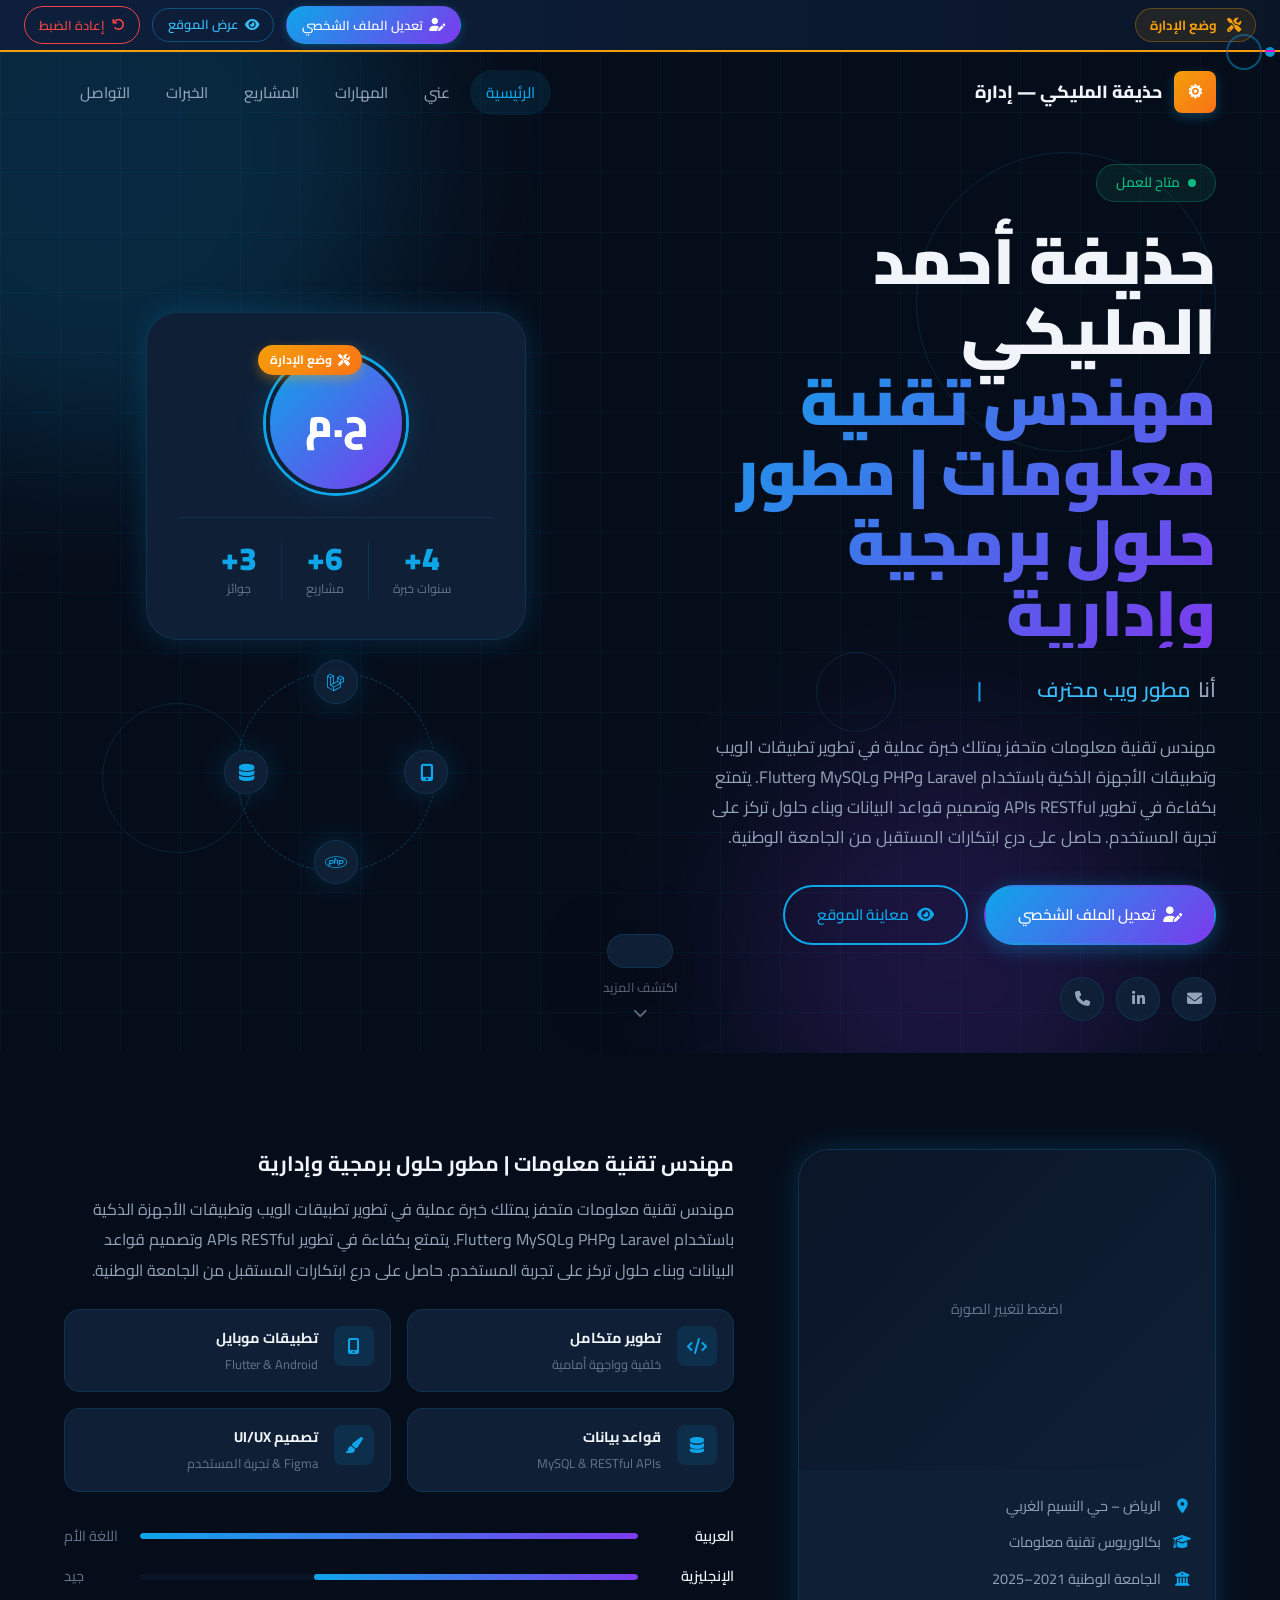
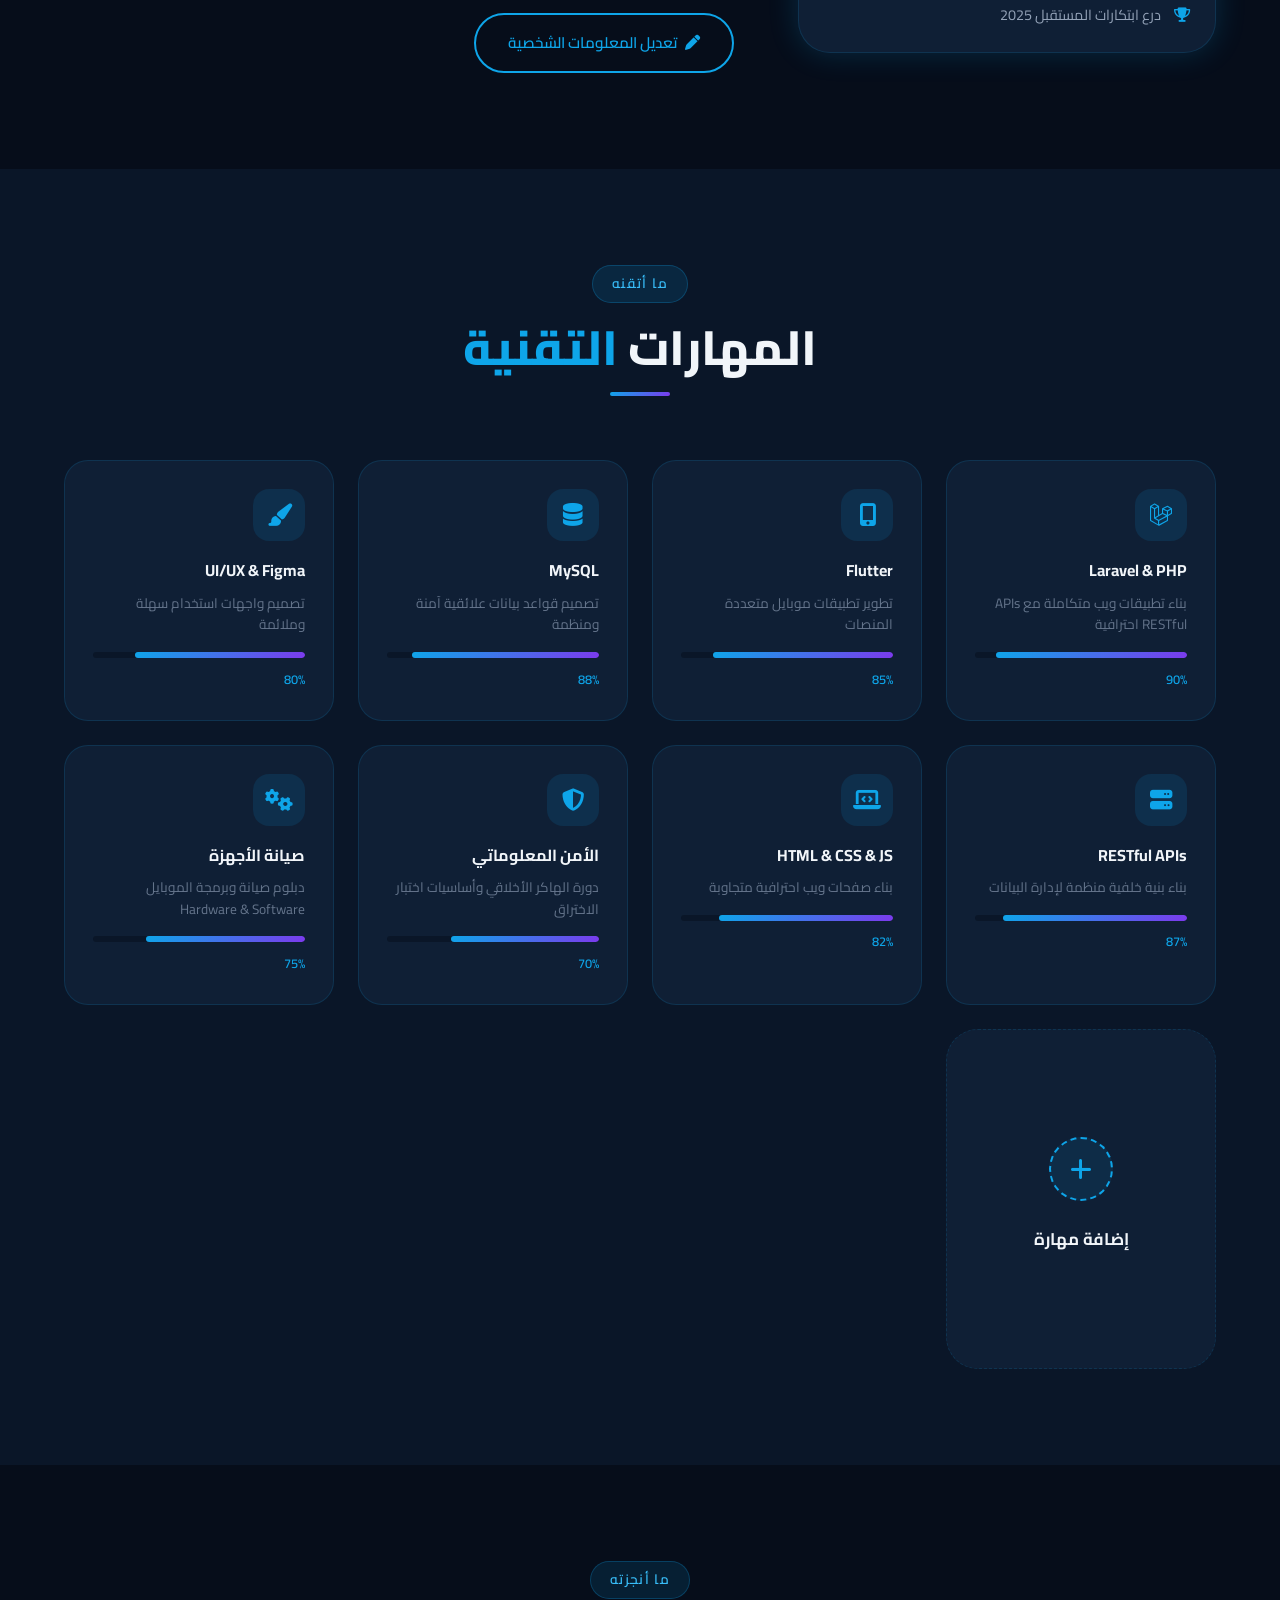
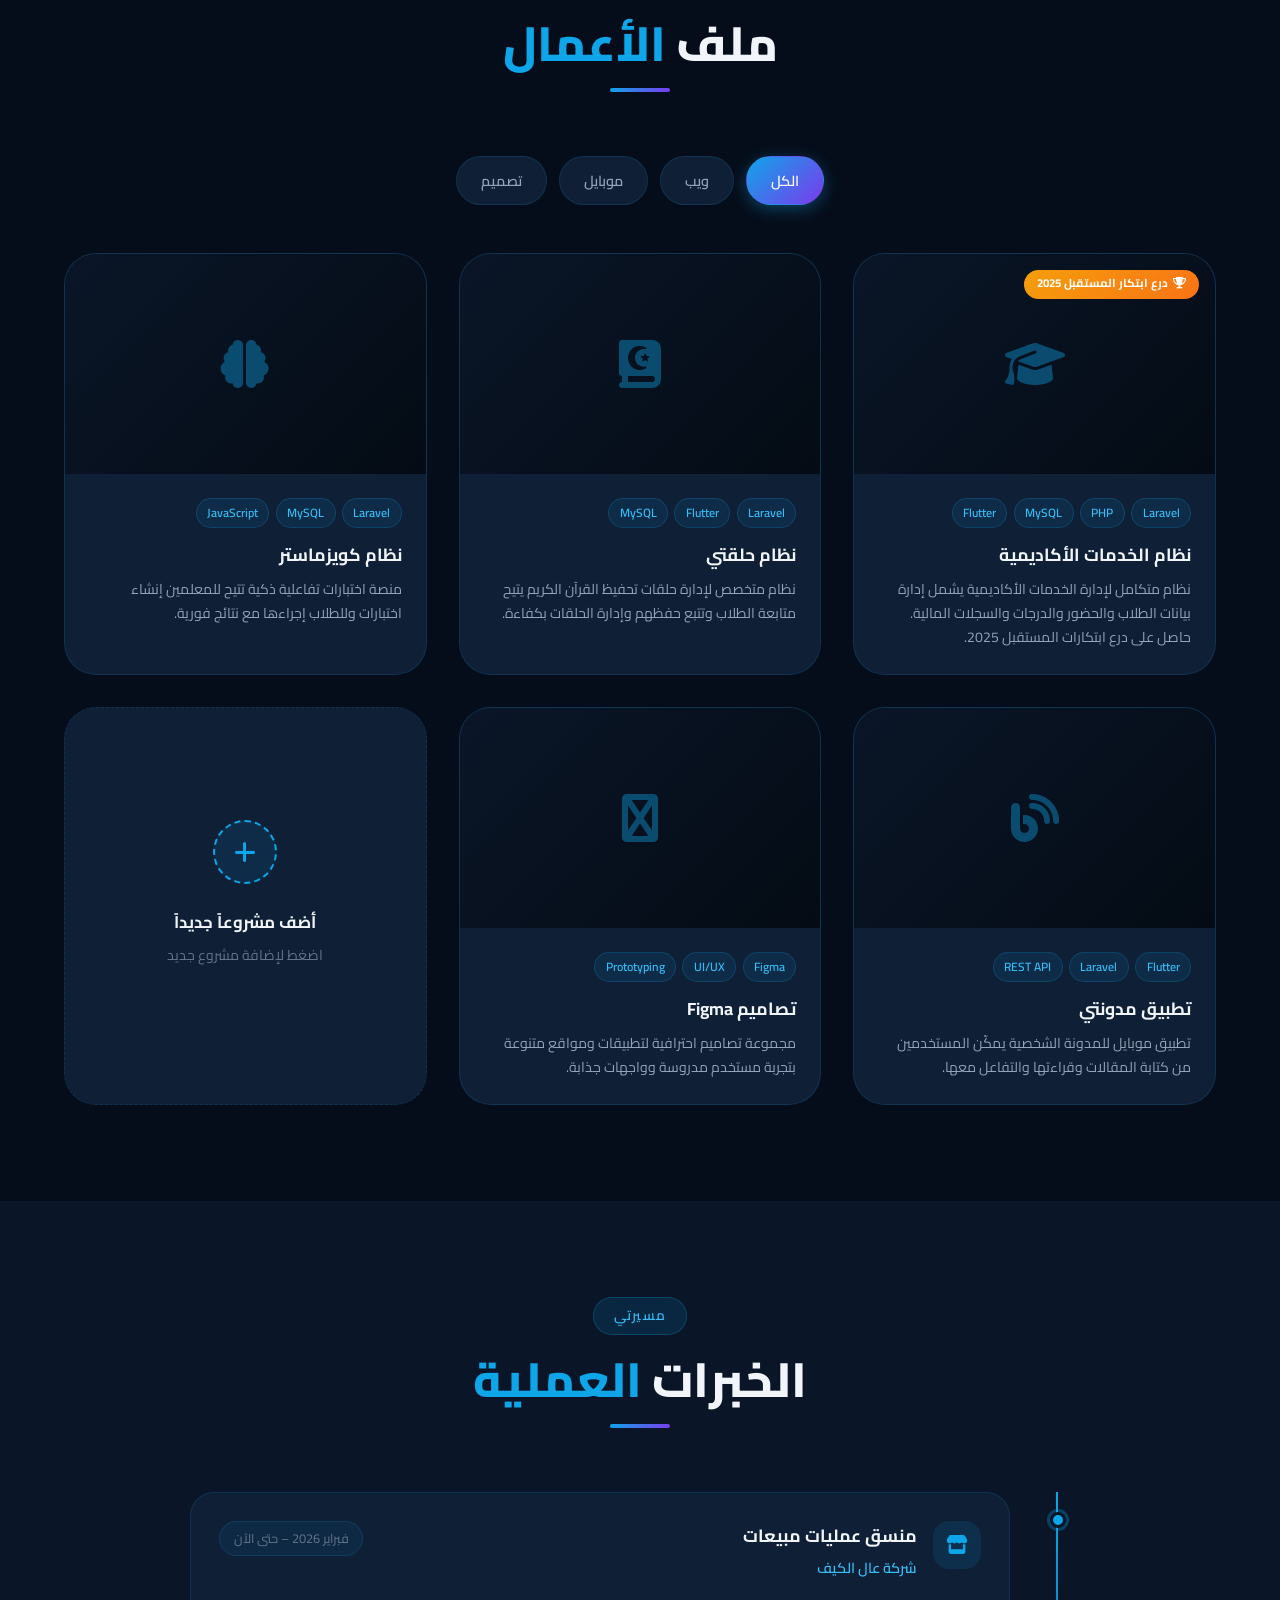
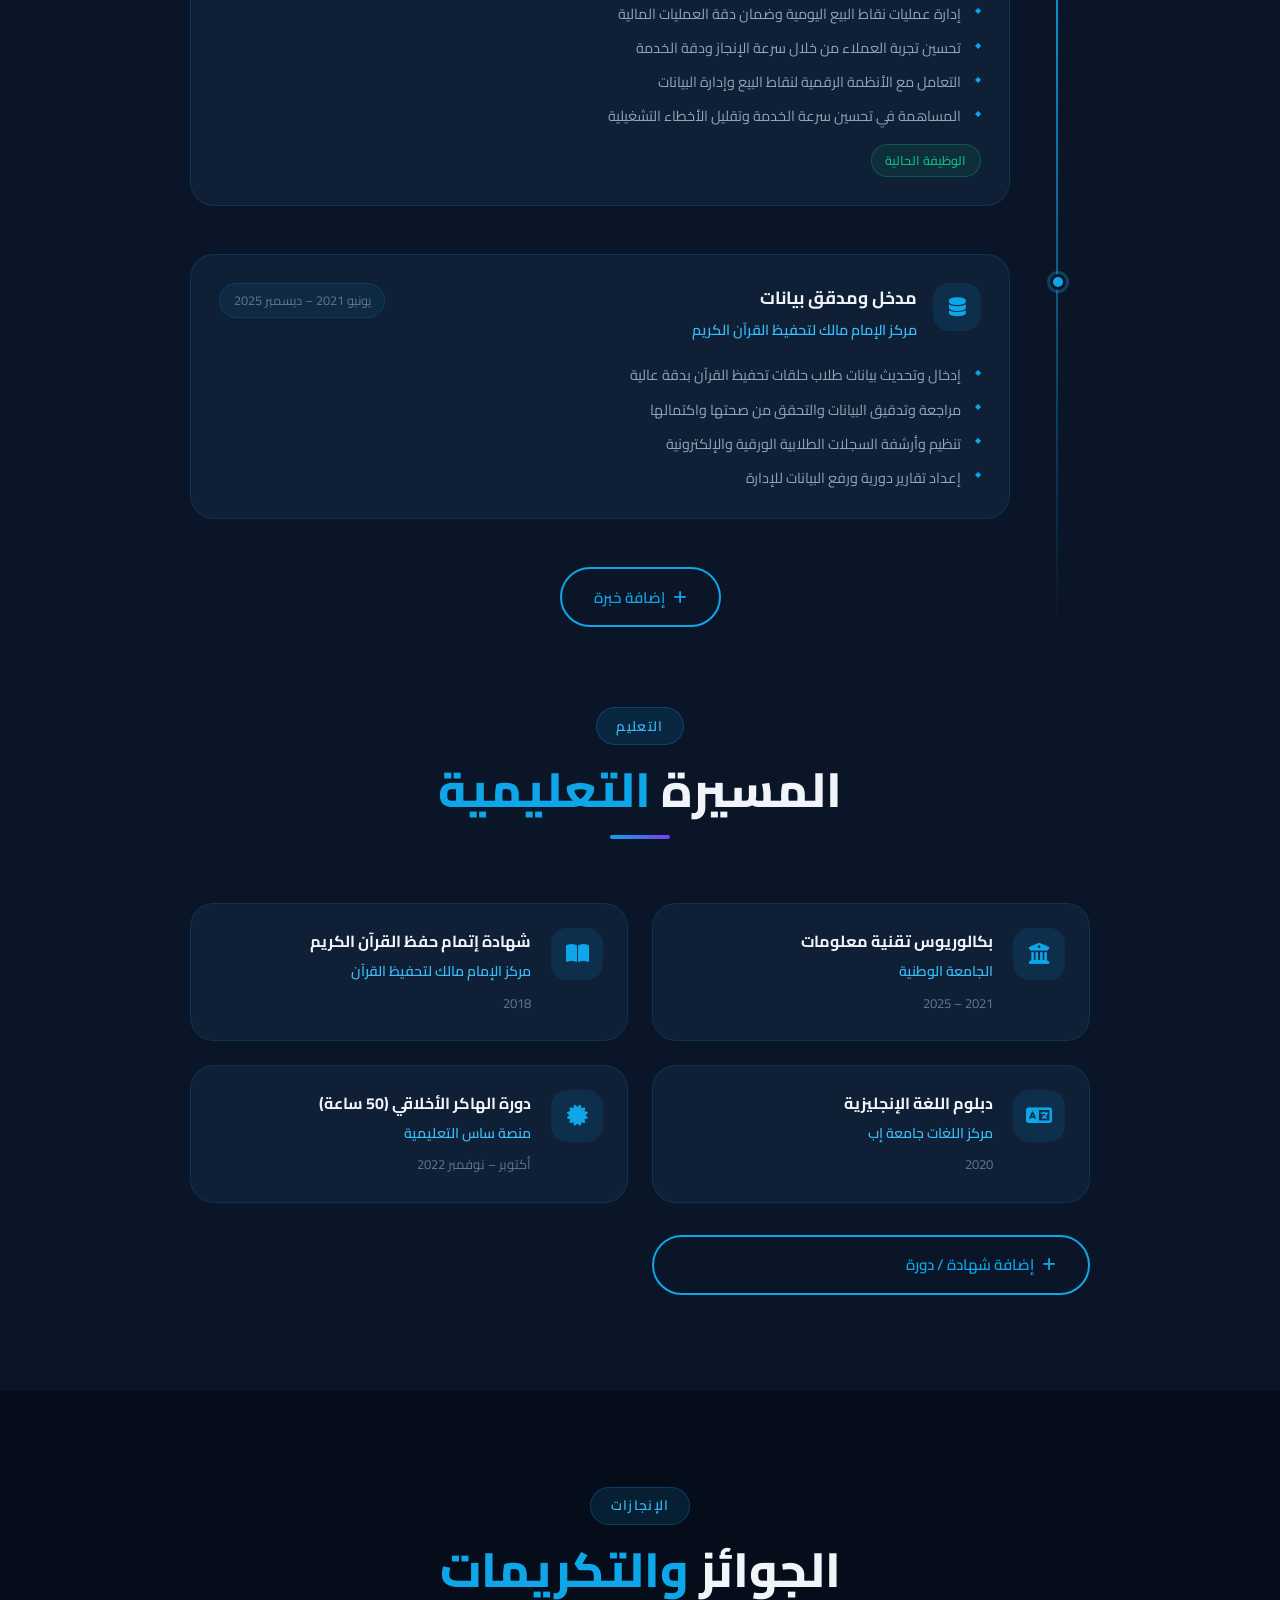
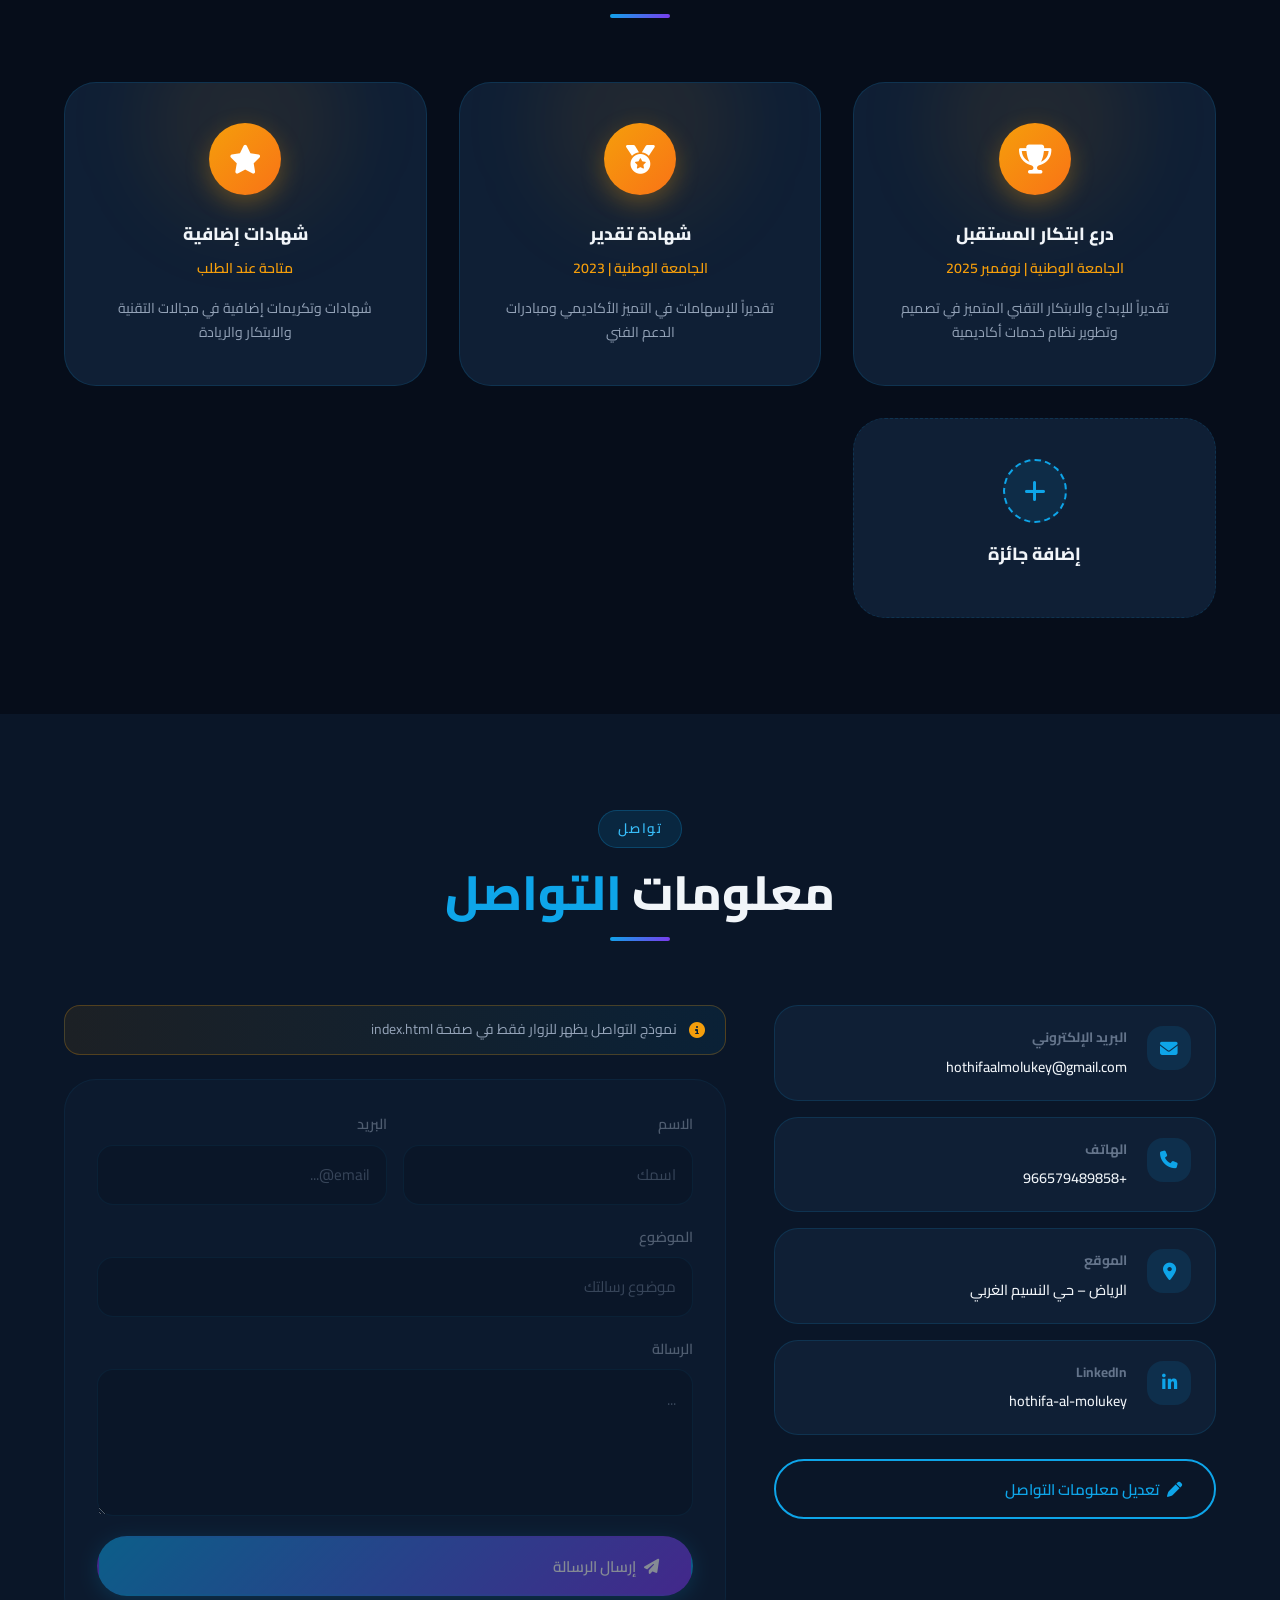
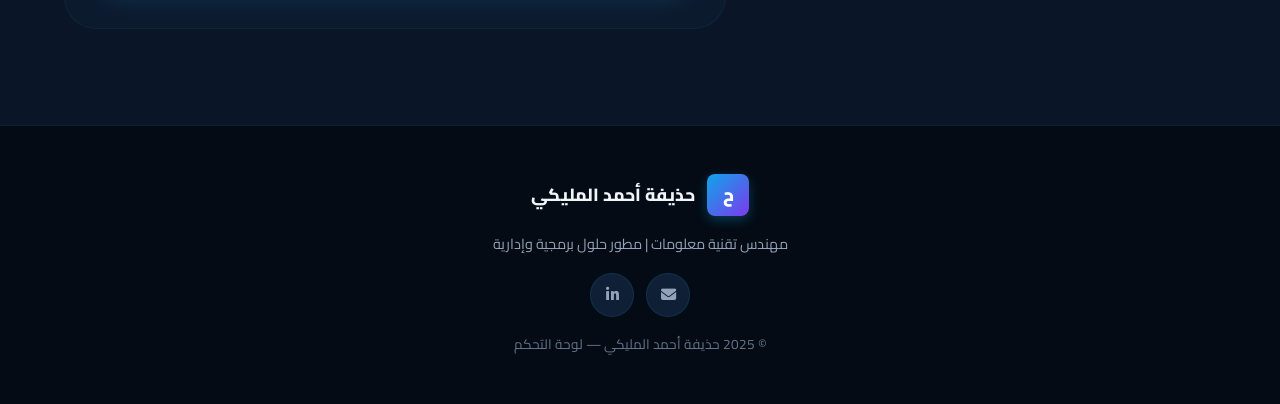
==== commit 03b7eecc: "Update index_manager.html تغير كلمة الميكي  و تغير حذف كلمة انا مطور ويب محترف" ====
--- a/index_manager.html
+++ b/index_manager.html
@@ -3,7 +3,7 @@
 <head>
   <meta charset="UTF-8" />
   <meta name="viewport" content="width=device-width, initial-scale=1.0" />
-  <title>لوحة التحكم | حذيفة الميكي</title>
+  <title>لوحة التحكم | حذيفة المليكي</title>
   <link rel="preconnect" href="https://fonts.googleapis.com">
   <link rel="preconnect" href="https://fonts.gstatic.com" crossorigin>
   <link href="https://fonts.googleapis.com/css2?family=Cairo:wght@300;400;500;600;700;900&family=Tajawal:wght@300;400;500;700;800&display=swap" rel="stylesheet">
@@ -53,7 +53,7 @@
   <div class="nav-container">
     <a href="#home" class="nav-logo">
       <span class="logo-icon" style="background:var(--gradient-accent);">⚙</span>
-      <span class="logo-text">حذيفة الميكي — إدارة</span>
+      <span class="logo-text">حذيفة المليكي — إدارة</span>
     </a>
     <ul class="nav-links" id="navLinks">
       <li><a href="#home"       class="nav-link active" data-section="home">الرئيسية</a></li>
@@ -78,7 +78,7 @@
     <div class="hero-text">
       <div class="hero-badge reveal-up"><span class="badge-dot"></span> متاح للعمل</div>
       <h1 class="hero-title reveal-up delay-1">
-        <span id="heroName">حذيفة أحمد الميكي</span><br/>
+        <span id="heroName">حذيفة أحمد المليكي</span><br/>
         <span class="title-accent" id="heroTitle">مهندس تقنية معلومات</span>
       </h1>
       <div class="hero-role reveal-up delay-2">
@@ -129,11 +129,11 @@
 <!-- ABOUT -->
 <section class="about section" id="about">
   <div class="container">
-    <div class="section-header reveal-up">
+    <!-- <div class="section-header reveal-up">
       <span class="section-tag">من أنا</span>
       <h2 class="section-title">نبذة <span class="accent">عني</span></h2>
       <div class="section-line"></div>
-    </div>
+    </div> -->
     <div class="about-grid">
       <div class="about-image-col reveal-right">
         <div class="about-image-card">
@@ -284,13 +284,13 @@
 <footer class="footer">
   <div class="container">
     <div class="footer-content">
-      <div class="footer-brand"><span class="logo-icon">ح</span> <span id="footerName">حذيفة أحمد الميكي</span></div>
+      <div class="footer-brand"><span class="logo-icon">ح</span> <span id="footerName">حذيفة أحمد المليكي</span></div>
       <p class="footer-tagline" id="footerTitle">مهندس تقنية معلومات</p>
       <div class="footer-socials">
         <a id="heroEmailLink2" href="#" class="social-link"><i class="fas fa-envelope"></i></a>
         <a id="footerLinkedIn" href="#" target="_blank" class="social-link"><i class="fab fa-linkedin-in"></i></a>
       </div>
-      <p class="footer-copy">© 2025 حذيفة أحمد الميكي — لوحة التحكم</p>
+      <p class="footer-copy">© 2025 حذيفة أحمد المليكي — لوحة التحكم</p>
     </div>
   </div>
 </footer>
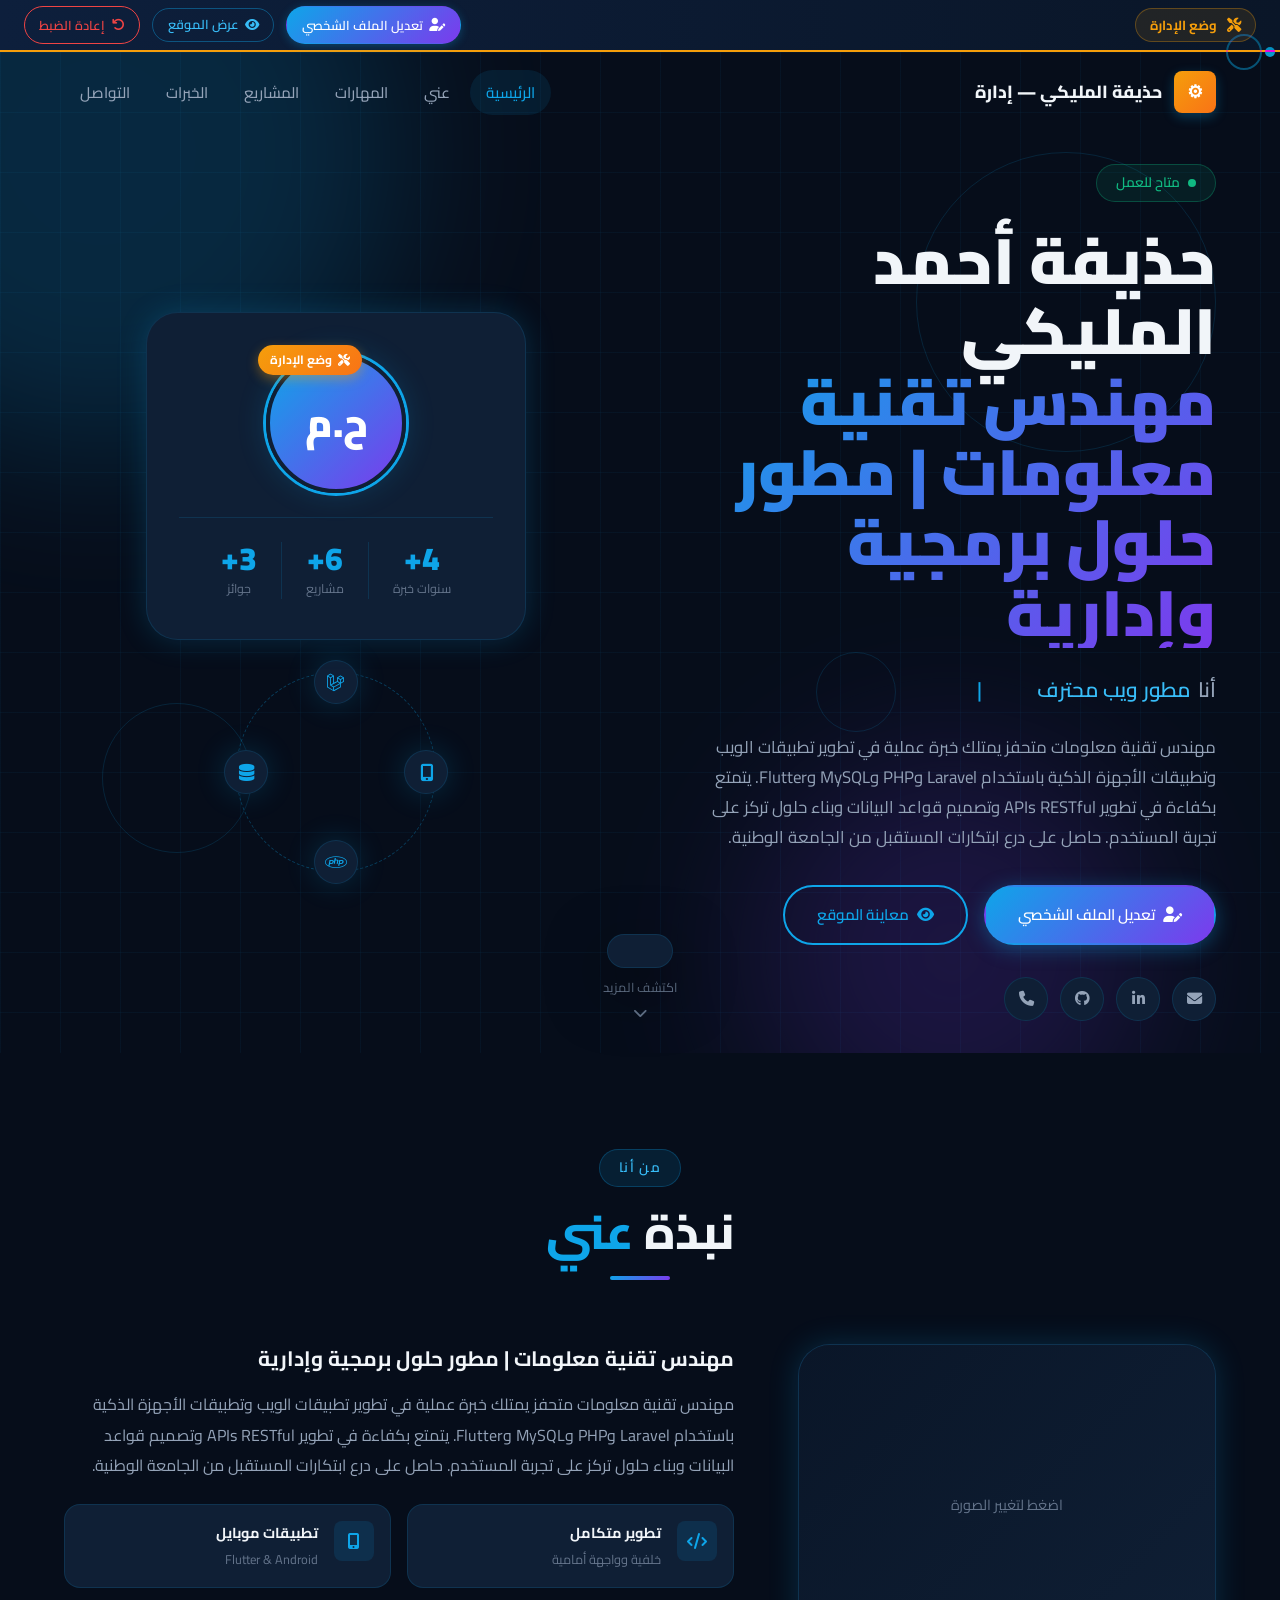
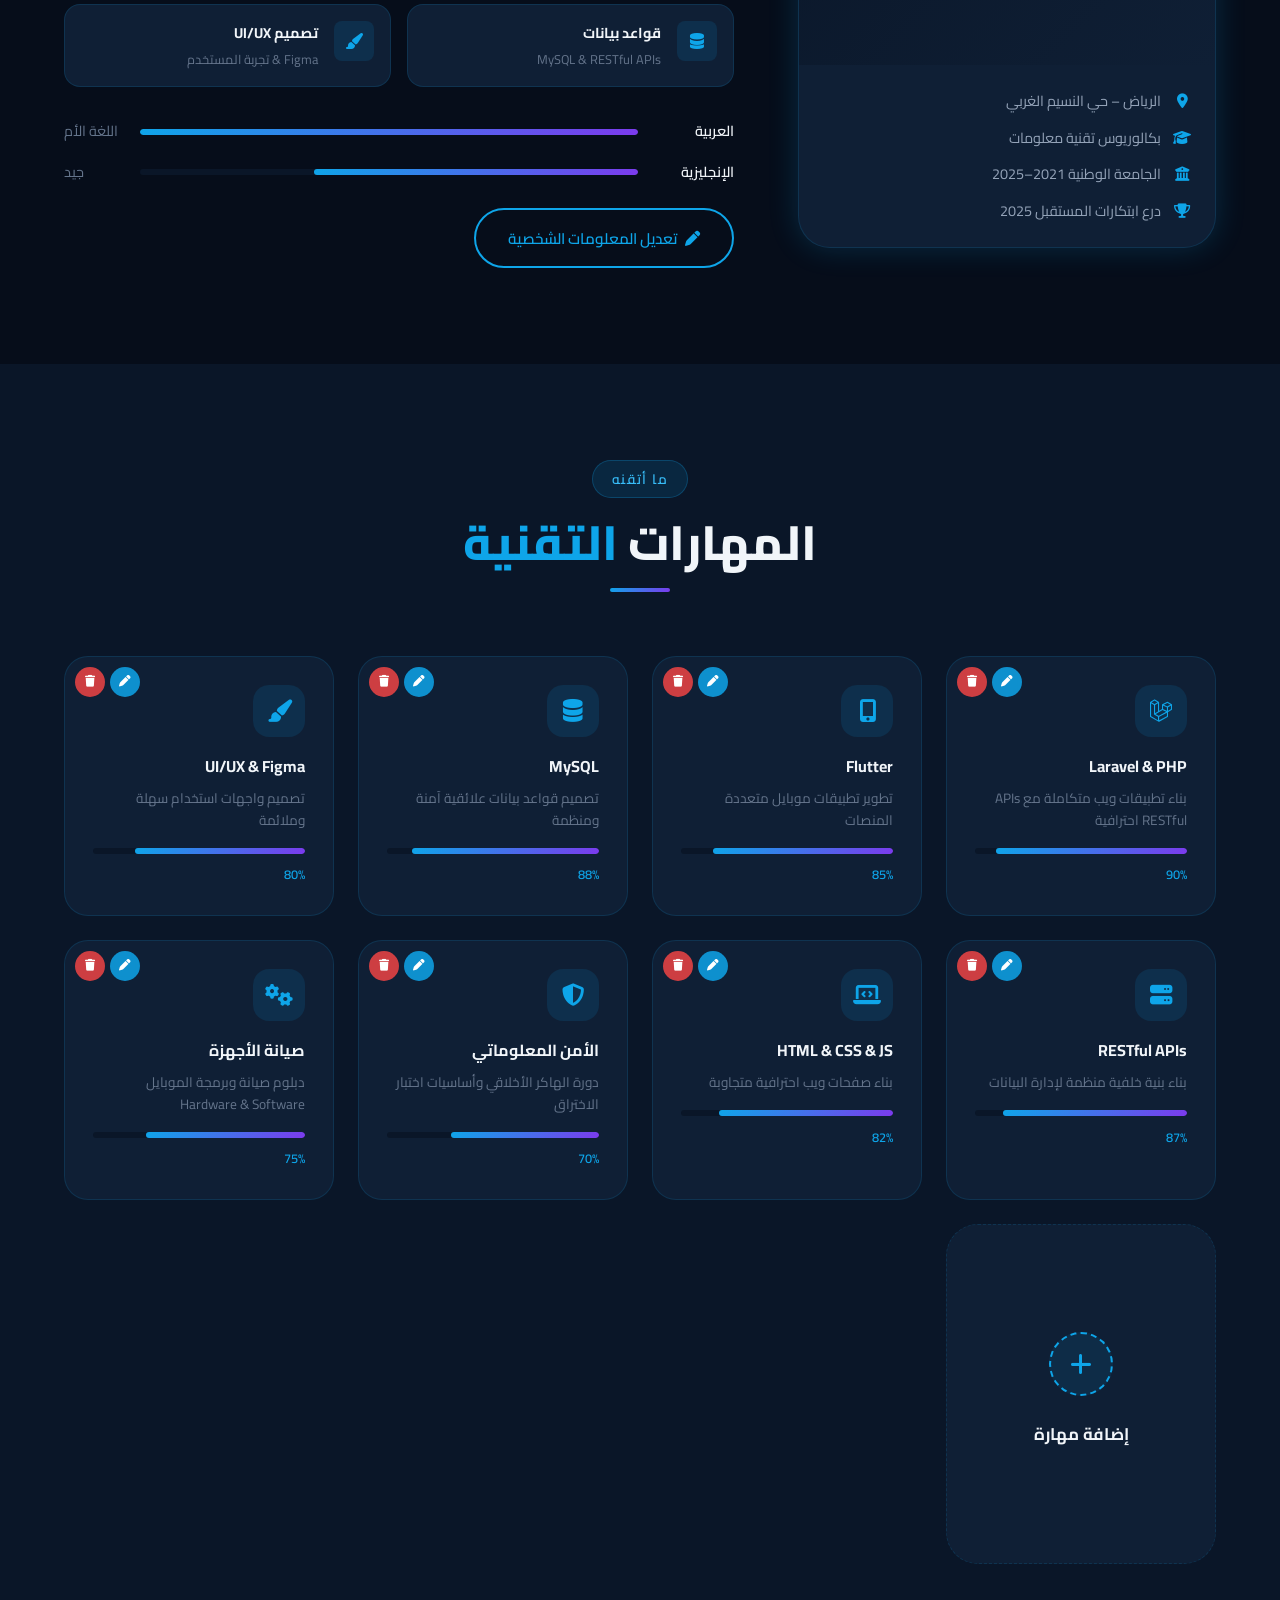
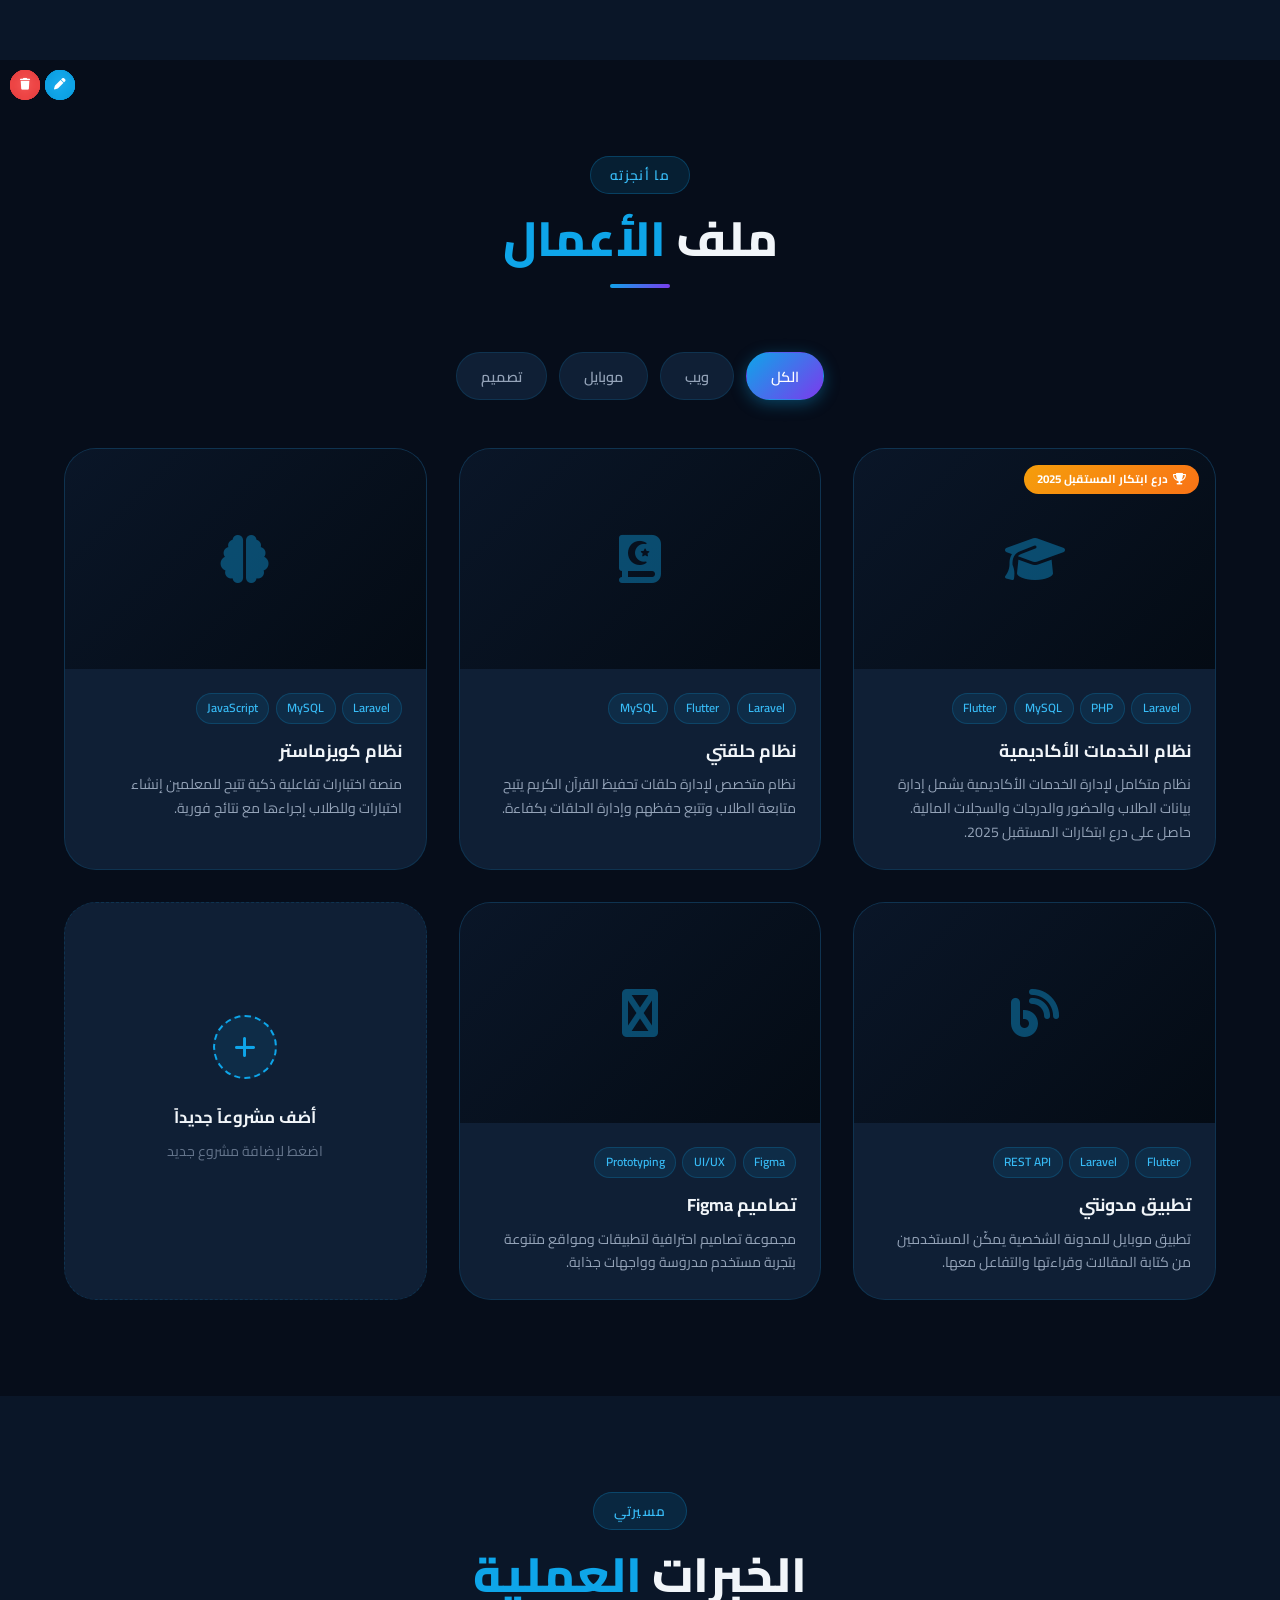
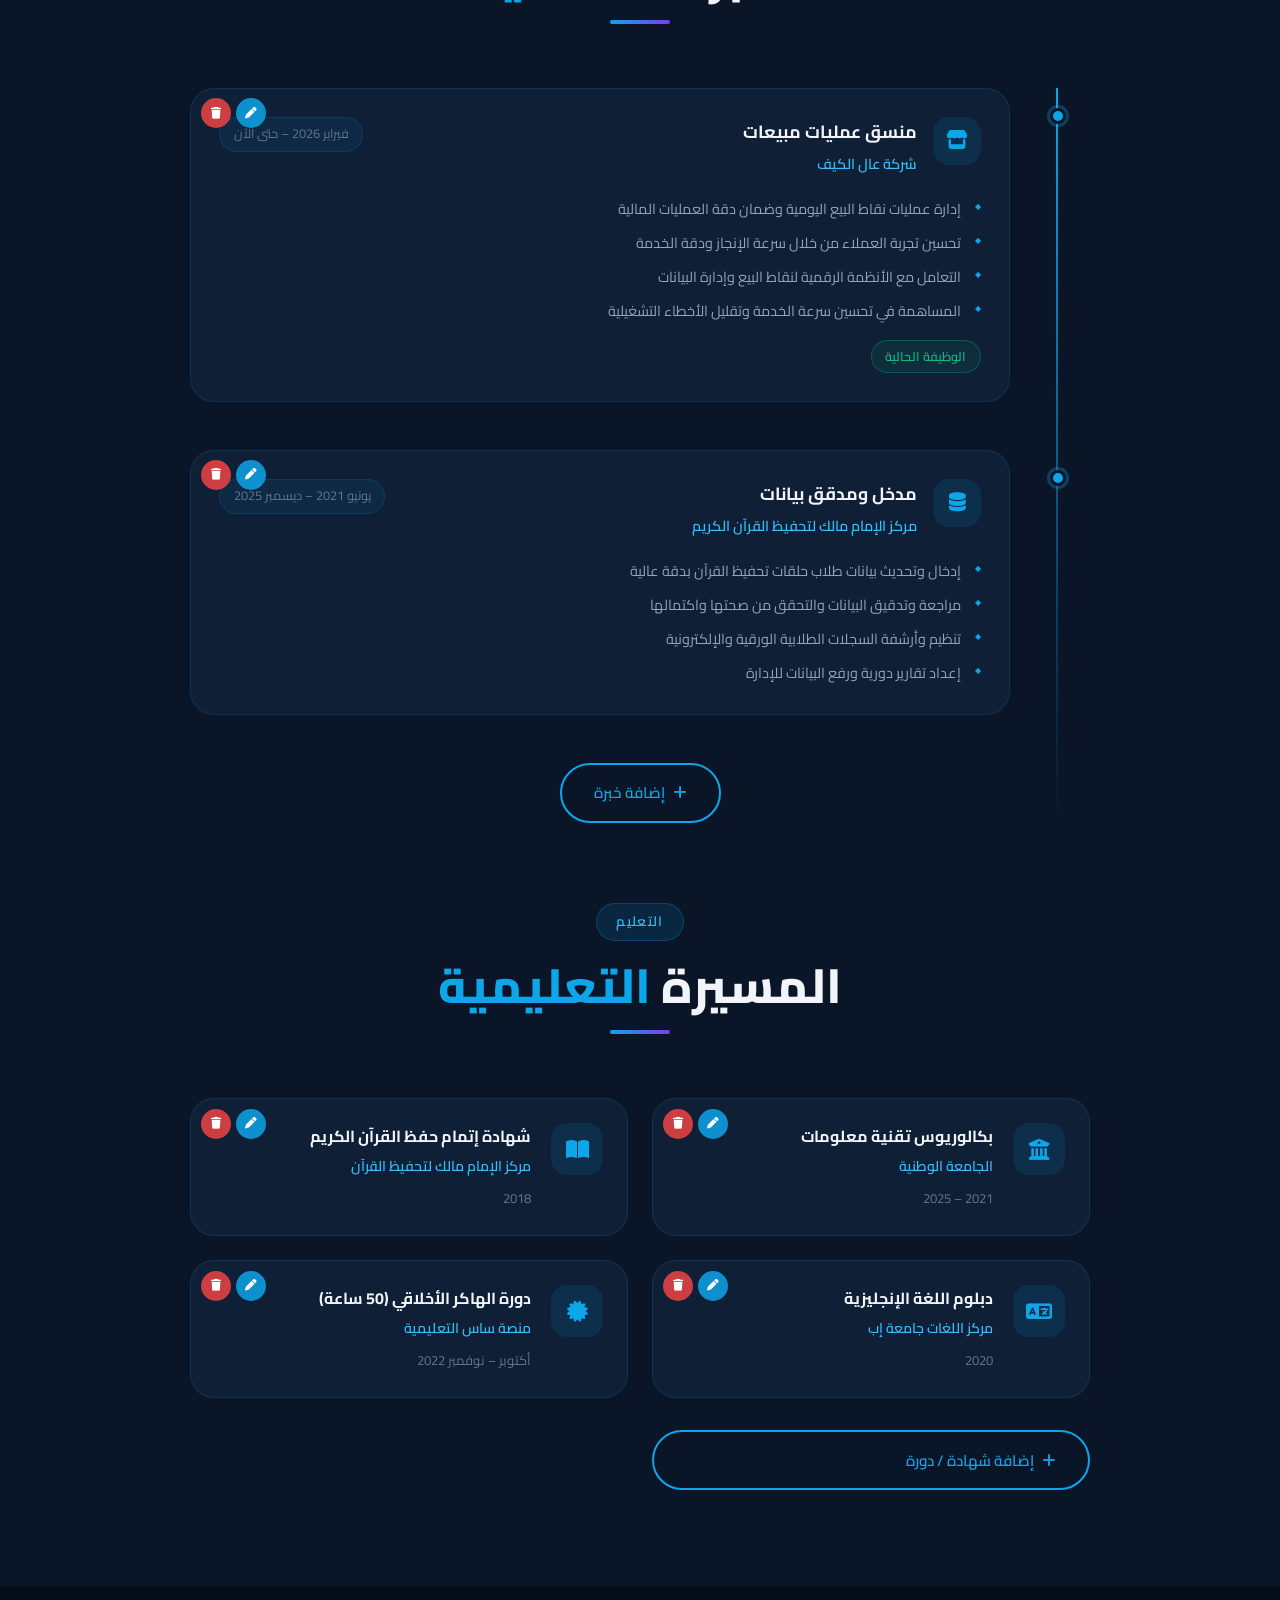
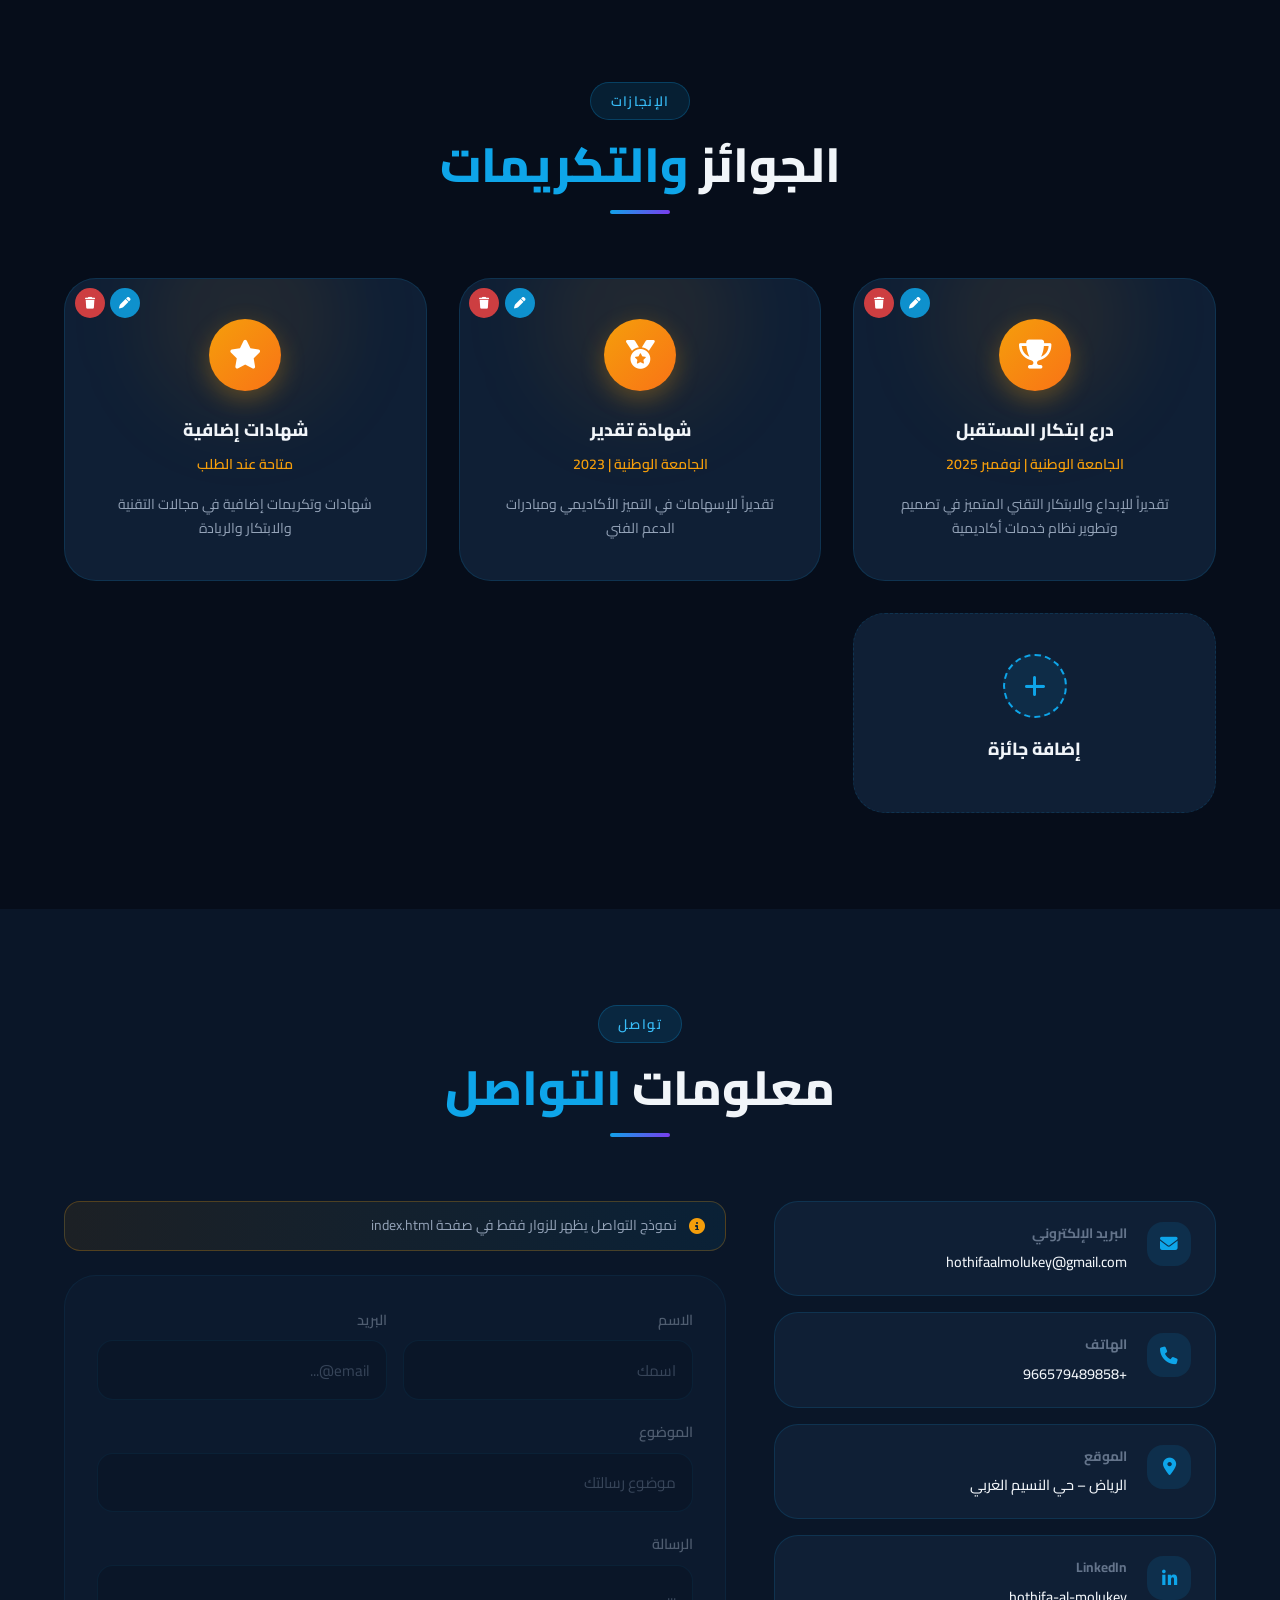
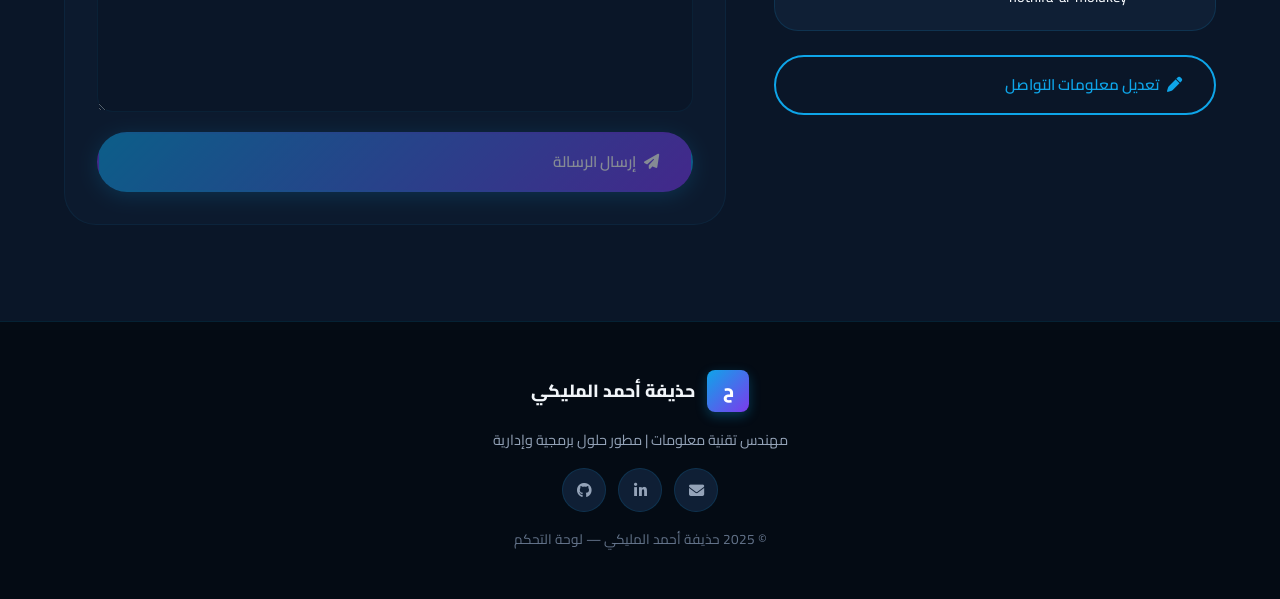
==== commit 54450820: "Add files via upload" ====
--- a/index_manager.html
+++ b/index_manager.html
@@ -92,9 +92,10 @@
         <a href="index.html" target="_blank" class="btn btn-outline"><i class="fas fa-eye"></i> معاينة الموقع</a>
       </div>
       <div class="hero-socials reveal-up delay-5">
-        <a id="heroEmailLink" href="#" class="social-link"><i class="fas fa-envelope"></i></a>
-        <a id="heroLinkedIn"  href="#" class="social-link" target="_blank"><i class="fab fa-linkedin-in"></i></a>
-        <a id="heroPhoneLink" href="#" class="social-link"><i class="fas fa-phone"></i></a>
+        <a id="heroEmailLink" href="mailto:hothifaalmolukey@gmail.com" class="social-link" title="البريد الإلكتروني"><i class="fas fa-envelope"></i></a>
+        <a id="heroLinkedIn"  href="#" class="social-link" target="_blank" title="LinkedIn"><i class="fab fa-linkedin-in"></i></a>
+        <a href="https://github.com/Hothifa2001" class="social-link" target="_blank" title="GitHub"><i class="fab fa-github"></i></a>
+        <a id="heroPhoneLink" href="#" class="social-link" title="الهاتف"><i class="fas fa-phone"></i></a>
       </div>
     </div>
     <div class="hero-visual reveal-right delay-2">
@@ -129,11 +130,11 @@
 <!-- ABOUT -->
 <section class="about section" id="about">
   <div class="container">
-    <!-- <div class="section-header reveal-up">
+    <div class="section-header reveal-up">
       <span class="section-tag">من أنا</span>
       <h2 class="section-title">نبذة <span class="accent">عني</span></h2>
       <div class="section-line"></div>
-    </div> -->
+    </div>
     <div class="about-grid">
       <div class="about-image-col reveal-right">
         <div class="about-image-card">
@@ -287,8 +288,9 @@
       <div class="footer-brand"><span class="logo-icon">ح</span> <span id="footerName">حذيفة أحمد المليكي</span></div>
       <p class="footer-tagline" id="footerTitle">مهندس تقنية معلومات</p>
       <div class="footer-socials">
-        <a id="heroEmailLink2" href="#" class="social-link"><i class="fas fa-envelope"></i></a>
-        <a id="footerLinkedIn" href="#" target="_blank" class="social-link"><i class="fab fa-linkedin-in"></i></a>
+        <a href="mailto:hothifaalmolukey@gmail.com" class="social-link" title="البريد الإلكتروني"><i class="fas fa-envelope"></i></a>
+        <a id="footerLinkedIn" href="#" target="_blank" class="social-link" title="LinkedIn"><i class="fab fa-linkedin-in"></i></a>
+        <a href="https://github.com/Hothifa2001" target="_blank" class="social-link" title="GitHub"><i class="fab fa-github"></i></a>
       </div>
       <p class="footer-copy">© 2025 حذيفة أحمد المليكي — لوحة التحكم</p>
     </div>
@@ -474,6 +476,7 @@
         <div class="form-group"><label>البريد الإلكتروني</label><input id="prfEmail" type="email" /></div>
         <div class="form-group"><label>الهاتف</label><input id="prfPhone" type="tel" /></div>
         <div class="form-group"><label>معرّف LinkedIn</label><input id="prfLinkedin" type="text" /></div>
+        <div class="form-group"><label>معرّف GitHub</label><input id="prfGithub" type="text" placeholder="Hothifa2001" /></div>
         <div class="form-group full">
           <label>الأدوار المهنية (كل دور في سطر — تظهر في التأثير المتحرك)</label>
           <textarea id="prfRoles" rows="4" placeholder="مطور ويب محترف&#10;مطور Flutter&#10;مصمم UI/UX"></textarea>
--- a/css/manager.css
+++ b/css/manager.css
@@ -97,15 +97,8 @@
   display: flex;
   gap: .35rem;
   z-index: 10;
-  opacity: 0;
+  opacity: 1;
   transition: opacity var(--transition);
-}
-
-*:hover > .mgr-card-actions,
-.timeline-content:hover .mgr-card-actions,
-.edu-card:hover .mgr-card-actions,
-.award-card:hover .mgr-card-actions {
-  opacity: 1;
 }
 
 .mgr-action-btn {
